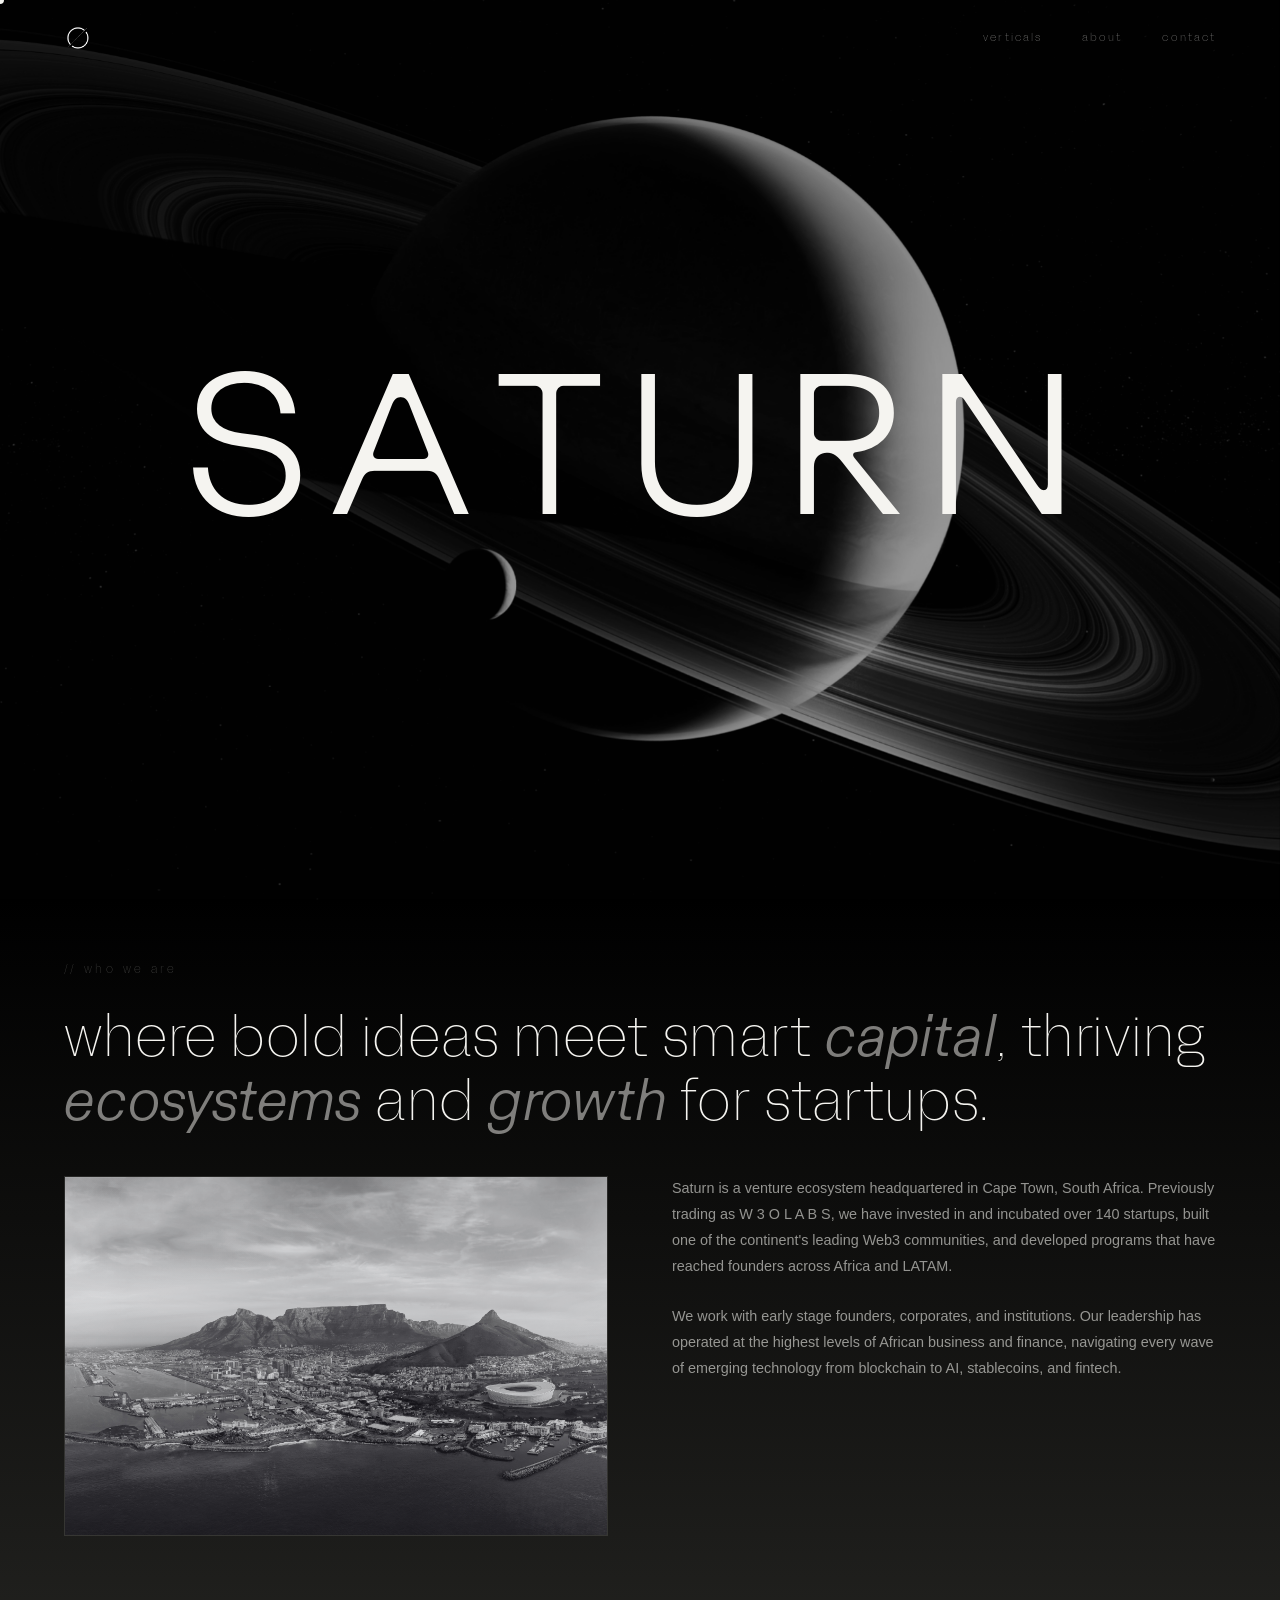
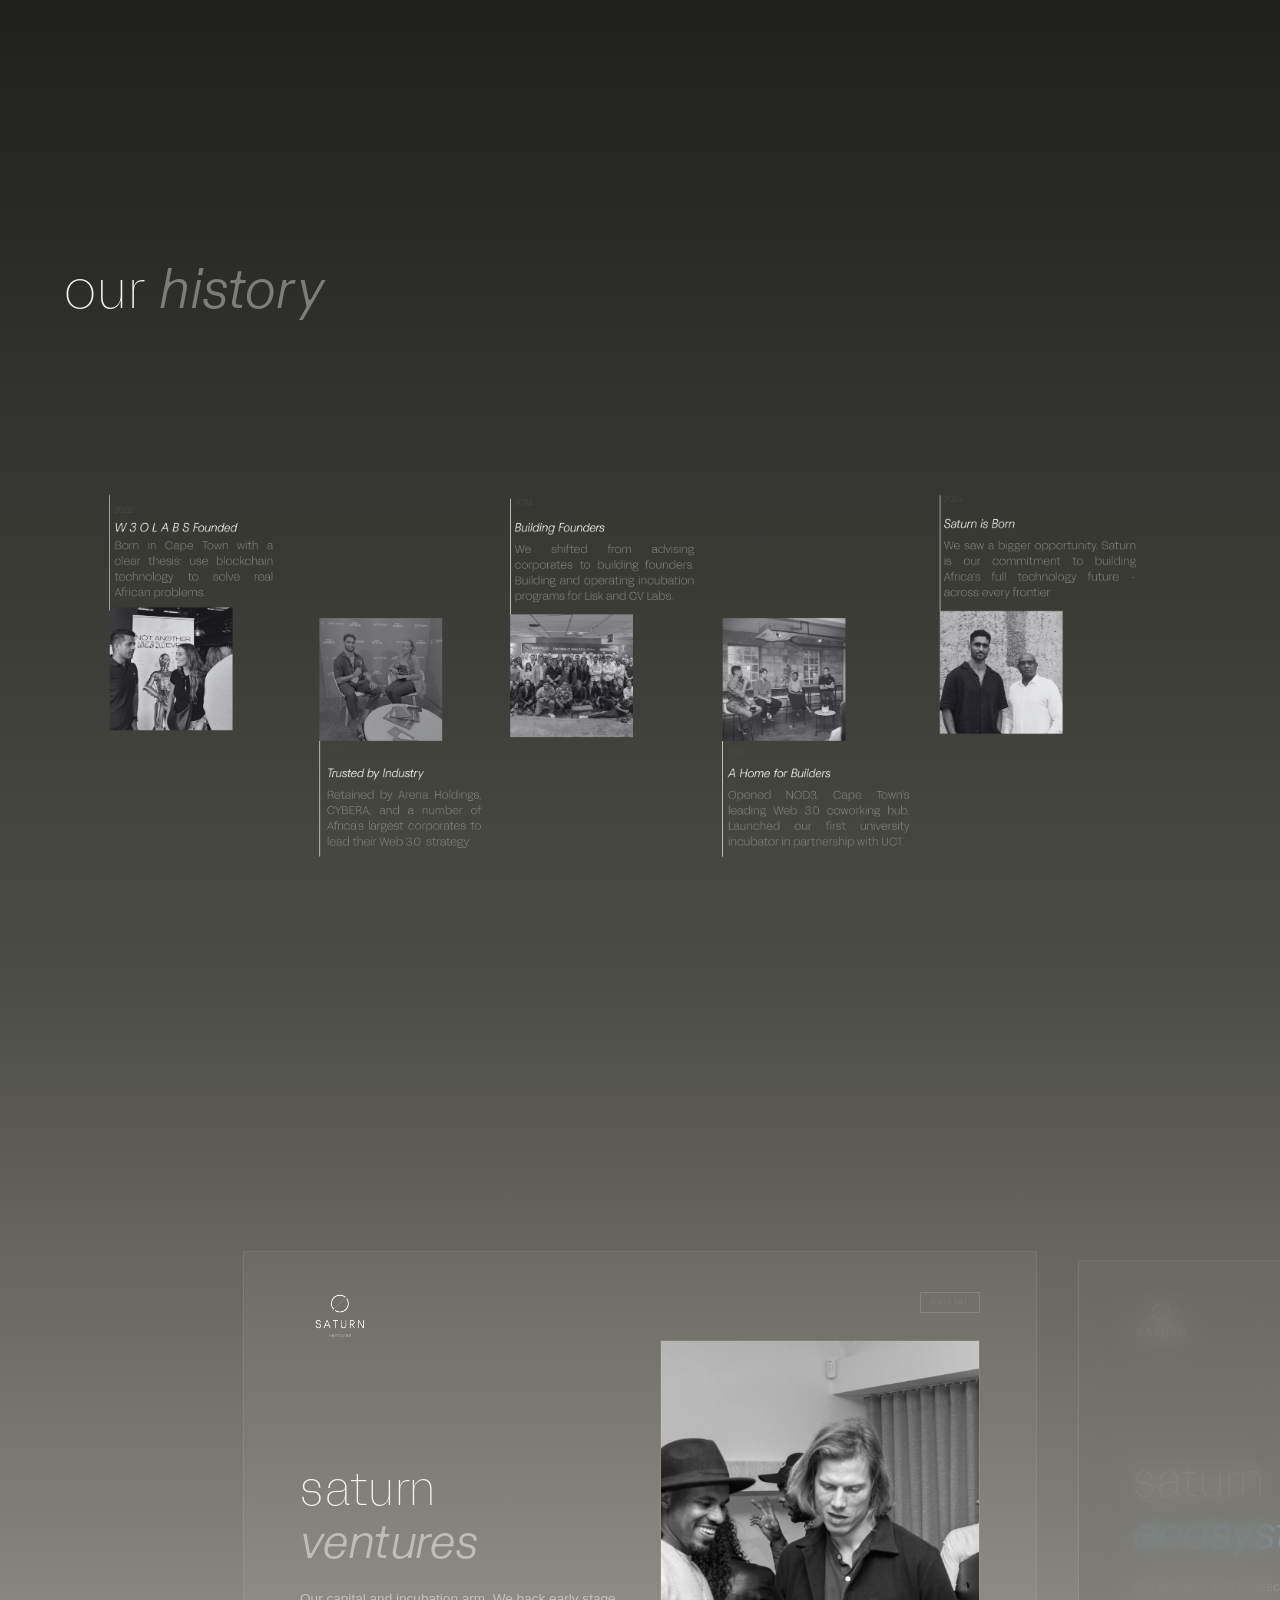
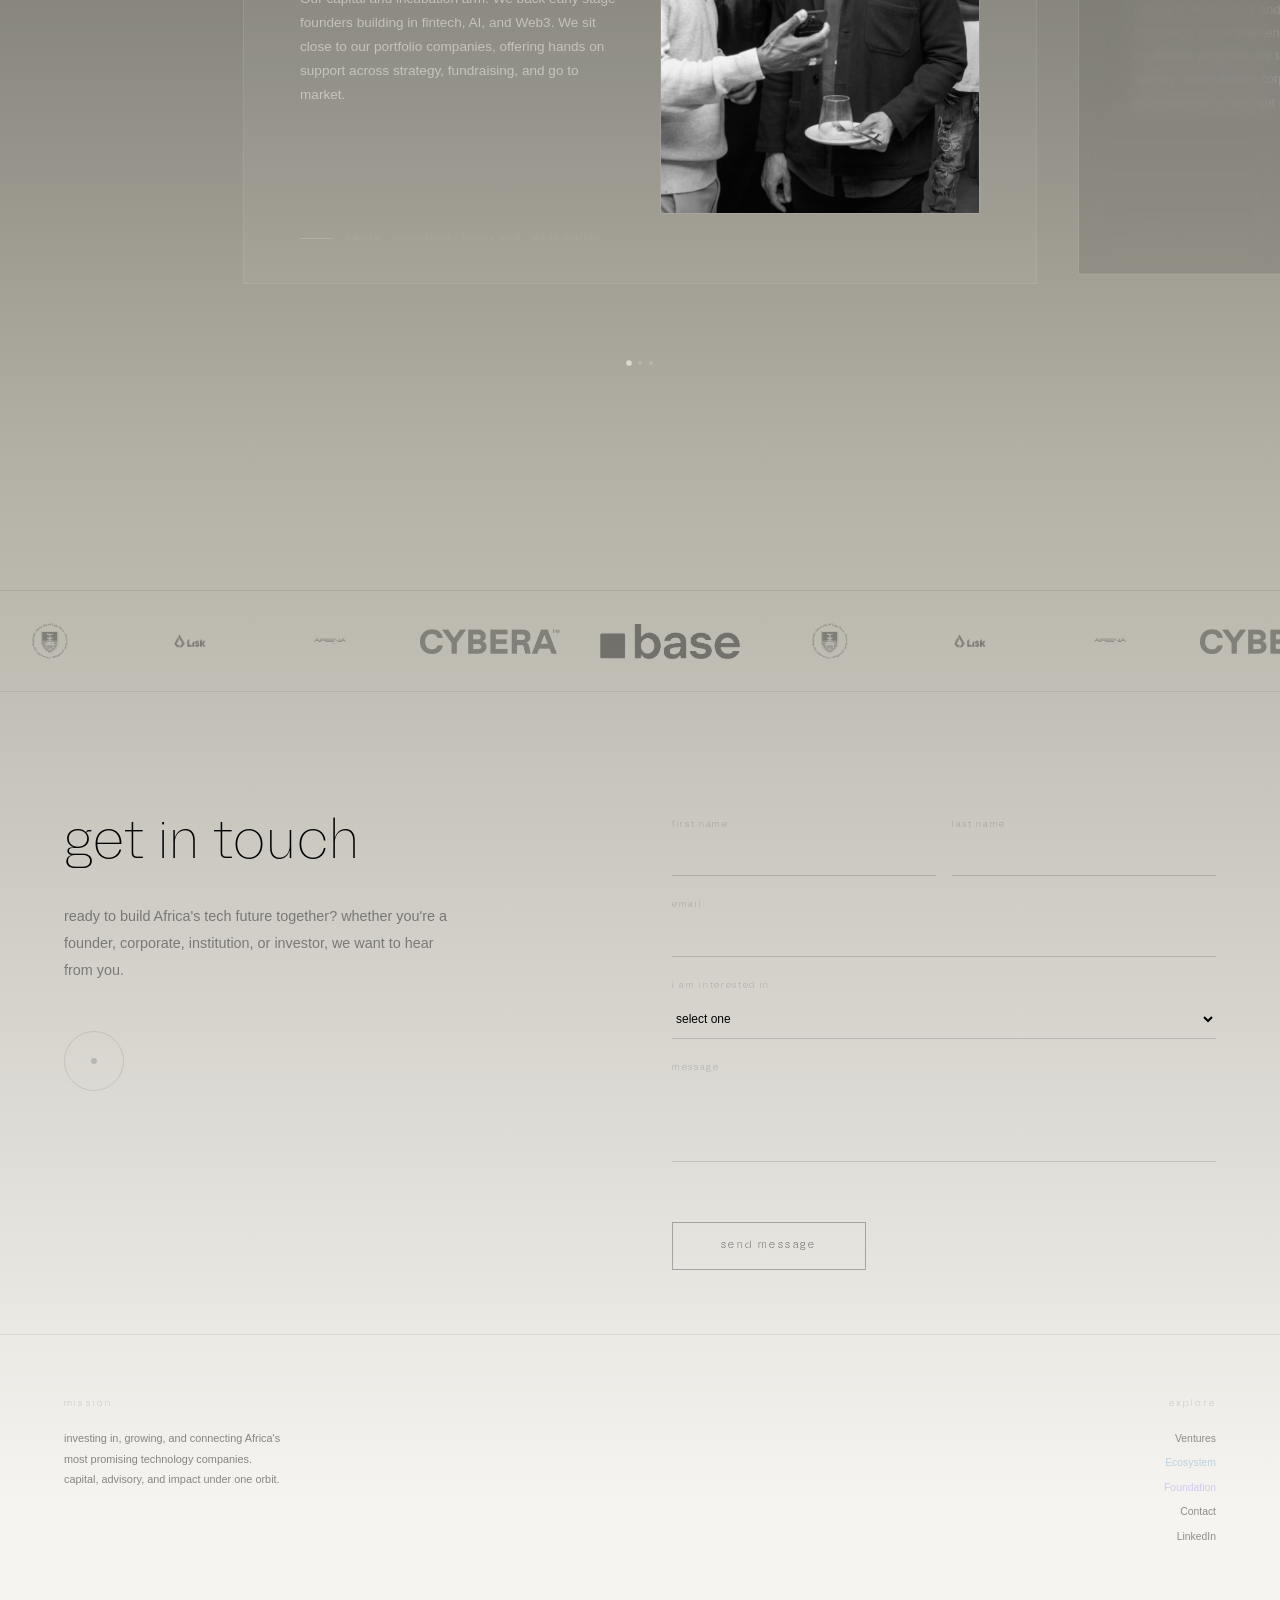
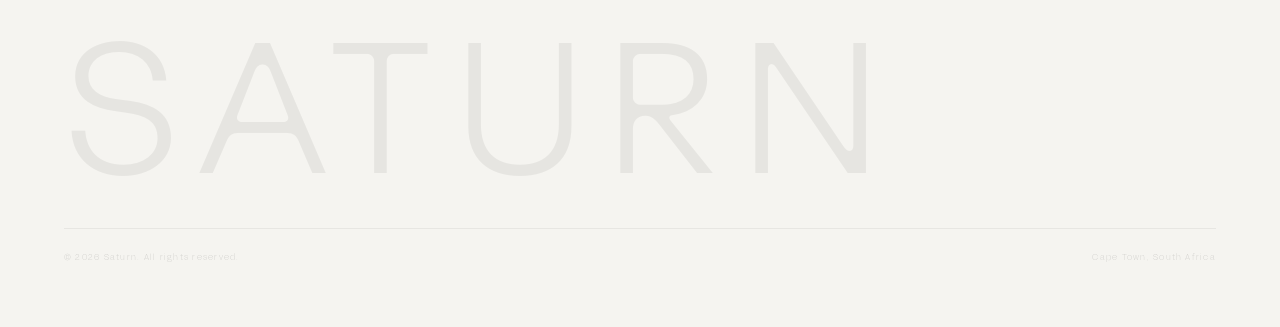
==== saturn-website/index.html @ 100511b1 "Add files via upload" ====
<!DOCTYPE html>
<html lang="en">
<head>
  <meta charset="UTF-8" />
  <meta name="viewport" content="width=device-width, initial-scale=1.0" />
  <title>Saturn</title>
  <link rel="preconnect" href="https://fonts.googleapis.com" />
  <link rel="preconnect" href="https://fonts.gstatic.com" crossorigin />
  <link href="https://fonts.googleapis.com/css2?family=DM+Mono:wght@300;400&display=swap" rel="stylesheet" />
  <style>
    /* ===== CUSTOM FONTS ===== */
    @font-face {
      font-family: 'FG Futurist';
      src: url('fonts/FG_FuturistTRIAL-Light.otf') format('opentype');
      font-weight: 300;
      font-style: normal;
      font-display: swap;
    }
    @font-face {
      font-family: 'FG Futurist Italic';
      src: url('fonts/FG_FuturistTRIAL-LightNarrowSlanted.otf') format('opentype');
      font-weight: 300;
      font-style: italic;
      font-display: swap;
    }
    @font-face {
      font-family: 'AcidGrotesk';
      src: url('fonts/FFF-AcidGrotesk-ExtraLight-TRIAL.otf') format('opentype');
      font-weight: 200;
      font-style: normal;
      font-display: swap;
    }

    *, *::before, *::after { box-sizing: border-box; margin: 0; padding: 0; }

    :root {
      --black: #000000;
      --white: #f5f4f0;
      --mid: #888880;
      --font-hero: 'FG Futurist', 'Helvetica Neue', sans-serif;
      --font-heading: 'AcidGrotesk', 'Helvetica Neue', sans-serif;
      --font-accent: 'FG Futurist Italic', 'Helvetica Neue', sans-serif;
      --font-sub: 'AcidGrotesk', 'Helvetica Neue', sans-serif;
      --font-body: 'Helvetica Neue', Helvetica, Arial, sans-serif;
      --font-mono: 'DM Mono', monospace;
    }

    html { scroll-behavior: smooth; }

    html {
      background: #000000;
      min-height: 100%;
    }

    body {
      background: transparent;
      color: var(--white);
      font-family: var(--font-body);
      font-weight: 300;
      overflow-x: hidden;
      cursor: none;
    }

    /* GRADIENT BODY — starts after hero for seamless blend */
    .gradient-body {
      background: linear-gradient(to bottom, #000000 0%, #1c1c1a 15%, #4d4d47 40%, #b2afa4 65%, #f5f4f0 90%);
    }

    /* GRAIN — removed */

    /* CURSOR */
    .cursor {
      position: fixed;
      width: 8px; height: 8px;
      background: var(--white);
      border-radius: 50%;
      pointer-events: none;
      z-index: 9999;
      transform: translate(-50%, -50%);
      transition: width 0.3s cubic-bezier(0.16,1,0.3,1), height 0.3s cubic-bezier(0.16,1,0.3,1), opacity 0.2s;
      mix-blend-mode: difference;
    }
    .cursor.expand { width: 44px; height: 44px; opacity: 0.3; }

    /* NAV */
    nav {
      position: fixed;
      top: 0; left: 0; right: 0;
      z-index: 500;
      display: flex;
      justify-content: space-between;
      align-items: center;
      padding: 1.5rem 4rem;
      background: transparent;
      transition: background 0.4s cubic-bezier(0.16,1,0.3,1), padding 0.4s cubic-bezier(0.16,1,0.3,1);
    }
    nav.nav-scrolled {
      background: rgba(180,178,174,0.12);
      backdrop-filter: blur(28px) saturate(1.2);
      -webkit-backdrop-filter: blur(28px) saturate(1.2);
      border-bottom: 1px solid rgba(255,255,255,0.08);
      box-shadow: 0 4px 30px rgba(0,0,0,0.05), inset 0 1px 0 rgba(255,255,255,0.1);
      padding: 1rem 4rem;
    }
    /* Nav color states: white on hero, dark when scrolled onto light bg */
    nav.nav-scrolled .nav-links > li > a {
      color: rgba(0,0,0,0.6);
    }
    nav.nav-scrolled .nav-links > li > a:hover {
      color: rgba(0,0,0,0.9);
    }
    nav.nav-scrolled .nav-links > li > a::after {
      background: #000;
    }
    nav.nav-scrolled .nav-logo img {
      filter: none;
    }
    .nav-logo {
      display: flex;
      align-items: center;
      text-decoration: none;
    }
    .nav-logo img {
      width: 28px;
      height: 28px;
      object-fit: contain;
      filter: invert(1);
      transition: filter 0.4s;
    }
    .nav-links { display: flex; gap: 2.5rem; list-style: none; }
    .nav-links > li { position: relative; padding-bottom: 0.8rem; margin-bottom: -0.8rem; }
    .nav-links > li > a {
      font-family: var(--font-sub);
      font-size: 0.65rem;
      font-weight: 200;
      letter-spacing: 0.2em;
      text-transform: lowercase;
      color: var(--white);
      text-decoration: none;
      opacity: 0.6;
      transition: opacity 0.3s, color 0.4s;
      position: relative;
      display: inline-block;
      padding: 0.3rem 0;
    }
    .nav-links > li > a::after {
      content: '';
      position: absolute;
      bottom: 0; left: 0;
      width: 0; height: 1px;
      background: var(--white);
      transition: width 0.3s cubic-bezier(0.16,1,0.3,1);
    }
    .nav-links > li > a:hover { opacity: 1; }
    .nav-links > li > a:hover::after { width: 100%; }

    /* NAV DROPDOWNS */
    .nav-dropdown {
      position: absolute;
      top: 100%;
      left: 50%;
      transform: translateX(-50%) translateY(4px);
      min-width: 160px;
      padding: 0.8rem 0;
      background: rgba(0,0,0,0.85);
      backdrop-filter: blur(20px);
      border: 1px solid rgba(245,244,240,0.08);
      opacity: 0;
      visibility: hidden;
      pointer-events: none;
      transition: opacity 0.3s cubic-bezier(0.16,1,0.3,1), transform 0.3s cubic-bezier(0.16,1,0.3,1), visibility 0.3s;
      list-style: none;
    }
    .nav-links > li:hover .nav-dropdown {
      opacity: 1;
      visibility: visible;
      pointer-events: auto;
      transform: translateX(-50%) translateY(0);
    }
    .nav-dropdown li a {
      display: block;
      padding: 0.45rem 1.2rem;
      font-family: var(--font-sub);
      font-size: 0.55rem;
      font-weight: 200;
      letter-spacing: 0.15em;
      text-transform: lowercase;
      color: rgba(245,244,240,0.5);
      text-decoration: none;
      transition: color 0.2s, padding-left 0.3s cubic-bezier(0.16,1,0.3,1);
      white-space: nowrap;
    }
    .nav-dropdown li a:hover {
      color: var(--white);
      padding-left: 1.5rem;
    }

    /* ======== HERO ======== */
    #hero {
      position: relative;
      height: 100vh;
      display: flex;
      justify-content: center;
      align-items: center;
      overflow: hidden;
      padding: 0 2.5rem;
    }

    /* Saturn planet image — full hero background */
    .hero-planet {
      position: absolute;
      inset: 0;
      width: 100%;
      height: 100%;
      object-fit: cover;
      opacity: 0;
      animation: planetReveal 2.5s cubic-bezier(0.16,1,0.3,1) 0.2s forwards;
      z-index: 1;
      pointer-events: none;
    }

    /* Title container with perspective for 3D letter animation */
    .hero-title {
      font-family: var(--font-hero);
      font-size: clamp(4rem, 14vw, 16rem);
      font-weight: 300;
      letter-spacing: 0.12em;
      text-transform: uppercase;
      color: var(--white);
      line-height: 0.9;
      white-space: nowrap;
      position: relative;
      z-index: 2;
      perspective: 800px;
      text-align: center;
      max-width: 100%;
    }

    /* Each letter clips and reveals upward */
    .hero-title .letter {
      display: inline-block;
      opacity: 0;
      transform: translateY(100%);
      animation: letterUp 1.2s cubic-bezier(0.16,1,0.3,1) forwards;
    }
    .hero-title .letter:nth-child(1) { animation-delay: 0.4s; }
    .hero-title .letter:nth-child(2) { animation-delay: 0.5s; }
    .hero-title .letter:nth-child(3) { animation-delay: 0.6s; }
    .hero-title .letter:nth-child(4) { animation-delay: 0.7s; }
    .hero-title .letter:nth-child(5) { animation-delay: 0.8s; }
    .hero-title .letter:nth-child(6) { animation-delay: 0.9s; }

    /* Hero line removed */

    /* Marquee removed */

    /* ======== ABOUT ======== */
    #about {
      min-height: 100vh;
      max-height: 100vh;
      padding: 4rem 4rem;
      display: flex;
      flex-direction: column;
      justify-content: center;
      position: relative;
      overflow: hidden;
    }

    .about-label {
      font-family: var(--font-sub);
      font-weight: 200;
      font-size: 0.7rem;
      letter-spacing: 0.3em;
      text-transform: lowercase;
      color: rgba(245,244,240,0.3);
      margin-bottom: 2rem;
    }
    .about-label::before { content: "// "; }

    .about-display {
      font-family: var(--font-heading);
      font-size: clamp(2rem, 4.2vw, 4.5rem);
      font-weight: 200;
      line-height: 1.08;
      text-transform: lowercase;
      letter-spacing: 0.01em;
      color: var(--white);
      width: 100%;
      margin-bottom: 2.5rem;
    }
    .about-display em {
      font-family: var(--font-accent);
      font-style: italic;
      font-weight: 300;
      color: rgba(245,244,240,0.5);
      text-transform: lowercase;
      letter-spacing: 0.02em;
    }

    .about-lower {
      display: grid;
      grid-template-columns: 1fr 1fr;
      gap: 4rem;
      align-items: start;
      flex: 1;
      min-height: 0;
    }

    /* Image placeholder — about section */
    .about-image-placeholder {
      width: 100%;
      height: 100%;
      max-height: 40vh;
      background: rgba(245,244,240,0.04);
      border: 1px solid rgba(245,244,240,0.08);
      display: flex;
      align-items: center;
      justify-content: center;
      position: relative;
      overflow: hidden;
    }
    .about-image-placeholder img {
      width: 100%;
      height: 100%;
      object-fit: cover;
      display: block;
    }
    .about-image-placeholder::before {
      content: '';
      position: absolute;
      inset: 0;
      background: linear-gradient(135deg, rgba(245,244,240,0.02) 0%, transparent 50%, rgba(245,244,240,0.02) 100%);
    }
    .placeholder-label {
      font-family: var(--font-sub);
      font-weight: 200;
      font-size: 0.5rem;
      letter-spacing: 0.3em;
      text-transform: lowercase;
      color: rgba(245,244,240,0.2);
    }

    .about-body p {
      font-family: var(--font-body);
      font-size: 0.9rem;
      line-height: 1.8;
      color: rgba(245,244,240,0.58);
      margin-bottom: 1.5rem;
      font-weight: 300;
    }

    /* ======== HISTORY ======== */
    #history {
      padding: 4rem 4rem;
      position: relative;
      display: flex;
      flex-direction: column;
    }
    .history-label {
      font-family: var(--font-heading);
      font-size: clamp(2rem, 4vw, 3.5rem);
      font-weight: 200;
      line-height: 1;
      text-transform: lowercase;
      letter-spacing: 0.02em;
      color: var(--white);
      margin-bottom: 2.5rem;
    }
    .history-label em {
      font-family: var(--font-accent);
      font-style: italic;
      font-weight: 300;
      color: rgba(245,244,240,0.4);
    }
    .history-image {
      width: 100%;
      display: flex;
      justify-content: center;
      align-items: center;
    }
    .history-image img {
      width: 100%;
      height: auto;
      display: block;
    }
    .history-image .timeline-mobile { display: none; }
    .history-image .timeline-desktop { display: block; }
    .history-image-box {
      display: none;
    }

    /* ======== VERTICALS ======== */
    #services { padding: 0; height: 100vh; display: flex; flex-direction: column; overflow: hidden; }

    .services-intro {
      padding: 2rem 4rem 1.5rem;
      display: flex;
      justify-content: space-between;
      align-items: flex-end;
      border-bottom: 1px solid rgba(245,244,240,0.08);
    }
    .services-title {
      font-family: var(--font-heading);
      font-size: clamp(2rem, 4vw, 3.5rem);
      font-weight: 200;
      line-height: 1;
      text-transform: lowercase;
      letter-spacing: 0.02em;
      color: var(--white);
    }
    .services-title em {
      font-family: var(--font-accent);
      font-style: italic;
      font-weight: 300;
      color: rgba(245,244,240,0.4);
      text-transform: lowercase;
      letter-spacing: 0.02em;
    }
    .scroll-hint {
      font-family: var(--font-sub);
      font-weight: 200;
      font-size: 0.55rem;
      letter-spacing: 0.22em;
      text-transform: lowercase;
      color: rgba(245,244,240,0.28);
      display: flex;
      align-items: center;
      gap: 0.5rem;
    }

    .verticals-outer {
      overflow-x: scroll;
      overflow-y: hidden;
      scrollbar-width: none;
      cursor: grab;
      scroll-snap-type: x mandatory;
      scroll-padding-left: calc((100vw - 62vw) / 2);
      flex: 1;
      min-height: 0;
      display: flex;
      align-items: center;
    }
    .verticals-outer::-webkit-scrollbar { display: none; }
    .verticals-outer:active { cursor: grabbing; }

    .verticals-track {
      display: flex;
      gap: 1.8rem;
      width: max-content;
      padding: 2rem calc((100vw - 62vw) / 2);
      align-items: stretch;
      height: calc(100% - 4rem);
    }

    .vertical-panel {
      width: 62vw;
      flex-shrink: 0;
      box-sizing: border-box;
      padding: 2.5rem 3.5rem;
      display: flex;
      flex-direction: column;
      justify-content: space-between;
      scroll-snap-align: center;
      position: relative;
      overflow: hidden;
      background: rgba(245,244,240,0.04);
      border: 1px solid rgba(245,244,240,0.08);
      transition: transform 0.4s cubic-bezier(0.16,1,0.3,1), opacity 0.4s ease;
    }

    /* Glass blur overlay for inactive panels */
    .vertical-panel .panel-glass {
      position: absolute;
      inset: 0;
      background: rgba(100,98,95,0.35);
      backdrop-filter: blur(12px) saturate(1.1);
      -webkit-backdrop-filter: blur(12px) saturate(1.1);
      z-index: 5;
      opacity: 0;
      transition: opacity 0.3s ease;
      pointer-events: none;
    }

    .vertical-mid {
      display: grid;
      grid-template-columns: 1fr 1fr;
      gap: 2.5rem;
      align-items: center;
      flex: 1;
      min-height: 0;
      overflow: hidden;
    }

    .vertical-top {
      display: flex;
      justify-content: space-between;
      align-items: flex-start;
    }
    .vertical-num {
      font-family: var(--font-sub);
      font-weight: 200;
      font-size: 0.52rem;
      letter-spacing: 0.22em;
      color: rgba(245,244,240,0.28);
    }
    .vertical-tag {
      font-family: var(--font-sub);
      font-weight: 200;
      font-size: 0.5rem;
      letter-spacing: 0.18em;
      text-transform: lowercase;
      color: rgba(245,244,240,0.22);
      border: 1px solid rgba(245,244,240,0.14);
      padding: 0.28rem 0.65rem;
    }
    .vertical-name {
      font-family: var(--font-heading);
      font-size: clamp(2rem, 3.5vw, 3.5rem);
      font-weight: 200;
      line-height: 1.05;
      text-transform: lowercase;
      letter-spacing: 0.02em;
      color: var(--white);
      margin: 1.5rem 0 1rem;
    }
    .vertical-name em {
      font-family: var(--font-accent);
      font-style: italic;
      font-weight: 300;
      color: rgba(245,244,240,0.5);
    }
    .vertical-name em.color-ecosystem { color: #92bbd8; }
    .vertical-name em.color-foundation { color: #baadf5; }

    /* Vertical panel logos */
    .vertical-logo {
      height: 48px;
      max-width: 120px;
      display: flex;
      align-items: center;
      justify-content: flex-start;
      overflow: hidden;
    }
    .vertical-logo img {
      height: 100%;
      width: auto;
      object-fit: contain;
    }
    .vertical-desc {
      font-family: var(--font-body);
      font-size: 0.85rem;
      line-height: 1.75;
      color: rgba(245,244,240,0.52);
      font-weight: 300;
      max-width: 75ch;
    }

    /* Image in vertical panels */
    .vertical-image {
      width: 100%;
      height: 100%;
      max-height: 100%;
      background: rgba(245,244,240,0.03);
      border: 1px solid rgba(245,244,240,0.06);
      display: flex;
      align-items: center;
      justify-content: center;
      position: relative;
      overflow: hidden;
    }
    .vertical-image img {
      width: 100%;
      height: 100%;
      object-fit: cover;
      object-position: center center;
      display: block;
    }
    .vertical-panel:nth-child(2) .vertical-image img {
      object-position: 20% center;
    }
    .vertical-panel:nth-child(3) .vertical-image img {
      object-position: center 30%;
    }
    .vertical-image::after {
      content: '';
      position: absolute;
      inset: 0;
      background: linear-gradient(180deg, transparent 60%, rgba(0,0,0,0.15));
    }

    .vertical-footer {
      margin-top: auto;
      padding-top: 1.2rem;
      display: flex;
      align-items: center;
      gap: 0.9rem;
      font-family: var(--font-sub);
      font-weight: 200;
      font-size: 0.52rem;
      letter-spacing: 0.18em;
      text-transform: lowercase;
      color: rgba(245,244,240,0.22);
    }
    .vertical-footer::before {
      content: "";
      display: block;
      width: 2rem; height: 1px;
      background: rgba(245,244,240,0.18);
      transition: width 0.4s cubic-bezier(0.16,1,0.3,1);
    }
    .vertical-panel:hover .vertical-footer::before { width: 3.5rem; }

    .scroll-dots {
      display: flex;
      gap: 0.45rem;
      justify-content: center;
      padding: 0.8rem 0 0.5rem;
    }
    .scroll-dot {
      width: 4px; height: 4px;
      border-radius: 50%;
      background: rgba(245,244,240,0.18);
      transition: background 0.3s, transform 0.3s;
    }
    .scroll-dot.active {
      background: rgba(245,244,240,0.65);
      transform: scale(1.4);
    }

    /* ======== NETWORK MARQUEE ======== */
    #clients {
      padding: 4rem 0;
      position: relative;
      overflow: hidden;
    }
    .clients-section-label {
      font-family: var(--font-sub);
      font-weight: 200;
      font-size: 0.6rem;
      letter-spacing: 0.3em;
      text-transform: lowercase;
      color: rgba(0,0,0,0.32);
      margin-bottom: 2.5rem;
      padding: 0 4rem;
    }
    .clients-section-label::before { content: "// "; }
    .clients-heading {
      font-family: var(--font-heading);
      font-size: clamp(2rem, 4vw, 3.5rem);
      font-weight: 200;
      text-transform: lowercase;
      letter-spacing: 0.02em;
      color: #111;
      margin-bottom: 3.5rem;
      line-height: 0.9;
      padding: 0 4rem;
    }
    .network-marquee-wrap {
      overflow: hidden;
      border-top: 1px solid rgba(0,0,0,0.08);
      border-bottom: 1px solid rgba(0,0,0,0.08);
      padding: 2rem 0;
    }
    .network-marquee-track {
      display: flex;
      gap: 2.5rem;
      align-items: center;
      width: max-content;
      animation: marquee 20s linear infinite;
    }
    .network-logo-item {
      flex-shrink: 0;
      height: 36px;
      min-width: 100px;
      display: flex;
      align-items: center;
      justify-content: center;
      opacity: 0.4;
      transition: opacity 0.3s;
    }
    .network-logo-item:hover { opacity: 0.8; }
    .network-logo-item img {
      height: 100%;
      width: auto;
      max-width: 140px;
      object-fit: contain;
      filter: none;
    }
    /* Placeholder styling for logos not yet uploaded */
    .network-logo-placeholder {
      flex-shrink: 0;
      height: 36px;
      padding: 0 1.5rem;
      display: flex;
      align-items: center;
      justify-content: center;
      border: 1px solid rgba(0,0,0,0.1);
      font-family: var(--font-sub);
      font-size: 0.55rem;
      font-weight: 200;
      letter-spacing: 0.15em;
      text-transform: lowercase;
      color: rgba(0,0,0,0.35);
      white-space: nowrap;
      opacity: 0.6;
      transition: opacity 0.3s;
    }
    .network-logo-placeholder:hover { opacity: 1; }

    /* ======== CONTACT ======== */
    #contact {
      padding: 4rem 4rem;
      position: relative;
    }

    .contact-grid {
      display: grid;
      grid-template-columns: 1fr 1fr;
      gap: 4rem;
      align-items: start;
    }
    .contact-left {
      position: sticky;
      top: 8rem;
    }
    .contact-heading {
      font-family: var(--font-heading);
      font-size: clamp(2rem, 4vw, 3.5rem);
      font-weight: 200;
      line-height: 1;
      text-transform: lowercase;
      letter-spacing: 0.02em;
      color: #000;
      margin-bottom: 2rem;
    }
    .contact-sub {
      font-family: var(--font-body);
      font-size: 0.9rem;
      line-height: 1.85;
      color: rgba(0,0,0,0.42);
      max-width: 48ch;
    }

    /* Decorative element near contact */
    .contact-decoration {
      margin-top: 3rem;
      width: 60px;
      height: 60px;
      position: relative;
    }
    .contact-decoration::before {
      content: '';
      position: absolute;
      width: 100%;
      height: 100%;
      border: 1px solid rgba(0,0,0,0.1);
      border-radius: 50%;
      animation: pulseRing 3s ease-in-out infinite;
    }
    .contact-decoration::after {
      content: '';
      position: absolute;
      top: 50%; left: 50%;
      width: 6px; height: 6px;
      background: rgba(0,0,0,0.15);
      border-radius: 50%;
      transform: translate(-50%, -50%);
    }

    .form-row { display: grid; grid-template-columns: 1fr 1fr; gap: 1rem; margin-bottom: 1.5rem; }
    .form-group { margin-bottom: 1.5rem; }
    .form-label {
      display: block;
      font-family: var(--font-sub);
      font-weight: 200;
      font-size: 0.52rem;
      letter-spacing: 0.2em;
      text-transform: lowercase;
      color: rgba(0,0,0,0.38);
      margin-bottom: 0.55rem;
    }
    .form-input, .form-textarea, .form-select {
      width: 100%;
      background: transparent;
      border: none;
      border-bottom: 1px solid rgba(0,0,0,0.14);
      color: #000;
      font-family: var(--font-body);
      font-size: 0.75rem;
      padding: 0.7rem 0;
      outline: none;
      transition: border-color 0.3s cubic-bezier(0.16,1,0.3,1);
      font-weight: 300;
    }
    .form-input:focus, .form-textarea:focus, .form-select:focus { border-bottom-color: #000; }
    .form-textarea { resize: none; height: 80px; }
    .form-select option { background: #fff; color: #000; }
    .submit-btn {
      margin-top: 2rem;
      background: transparent;
      border: 1px solid rgba(0,0,0,0.28);
      color: #000;
      font-family: var(--font-sub);
      font-weight: 200;
      font-size: 0.6rem;
      letter-spacing: 0.25em;
      text-transform: lowercase;
      padding: 1.1rem 3rem;
      cursor: none;
      transition: background 0.35s cubic-bezier(0.16,1,0.3,1), color 0.35s, letter-spacing 0.35s;
      position: relative;
      overflow: hidden;
    }
    .submit-btn::before {
      content: '';
      position: absolute;
      top: 0; left: -100%;
      width: 100%; height: 100%;
      background: #000;
      transition: left 0.4s cubic-bezier(0.16,1,0.3,1);
      z-index: -1;
    }
    .submit-btn:hover {
      color: var(--white);
      letter-spacing: 0.32em;
    }
    .submit-btn:hover::before { left: 0; }
    .form-success {
      display: none;
      font-size: 0.6rem;
      letter-spacing: 0.12em;
      color: rgba(0,0,0,0.42);
      margin-top: 1rem;
    }

    /* ======== FOOTER ======== */
    footer {
      padding: 4rem 4rem;
      border-top: 1px solid rgba(0,0,0,0.07);
    }
    .footer-top {
      display: grid;
      grid-template-columns: 1fr 1fr;
      gap: 4rem;
      margin-bottom: 5rem;
    }
    .footer-col-right {
      text-align: right;
    }
    .footer-col-title {
      font-family: var(--font-sub);
      font-weight: 200;
      font-size: 0.55rem;
      letter-spacing: 0.25em;
      text-transform: lowercase;
      color: rgba(0,0,0,0.32);
      margin-bottom: 1.2rem;
    }
    .footer-col p, .footer-col address {
      font-family: var(--font-body);
      font-size: 0.68rem;
      line-height: 1.9;
      color: rgba(0,0,0,0.45);
      font-style: normal;
      font-weight: 300;
      max-width: 36ch;
    }
    .footer-col ul { list-style: none; }
    .footer-col ul li { margin-bottom: 0.4rem; }
    .footer-col ul a {
      font-family: var(--font-body);
      font-size: 0.65rem;
      color: rgba(0,0,0,0.42);
      text-decoration: none;
      transition: color 0.2s, padding-left 0.3s;
    }
    .footer-col ul a:hover { color: #000; padding-left: 0.4rem; }
    .footer-col ul a.color-ventures:hover { color: var(--white); }
    .footer-col ul a.color-ecosystem { color: rgba(146,187,216,0.6); }
    .footer-col ul a.color-ecosystem:hover { color: #92bbd8; }
    .footer-col ul a.color-foundation { color: rgba(186,173,245,0.6); }
    .footer-col ul a.color-foundation:hover { color: #baadf5; }
    .footer-wordmark {
      font-family: var(--font-hero);
      font-size: clamp(5rem, 13vw, 13rem);
      font-weight: 300;
      letter-spacing: 0.14em;
      text-transform: uppercase;
      color: rgba(0,0,0,0.06);
      line-height: 1;
      white-space: nowrap;
      overflow: hidden;
    }
    .footer-bottom {
      margin-top: 2rem;
      display: flex;
      justify-content: space-between;
      border-top: 1px solid rgba(0,0,0,0.06);
      padding-top: 1.5rem;
    }
    .footer-bottom span { font-family: var(--font-sub); font-weight: 200; font-size: 0.52rem; letter-spacing: 0.15em; color: rgba(0,0,0,0.22); }

    /* ======== SCROLL ANIMATIONS ======== */
    .reveal {
      opacity: 0;
      transform: translateY(30px);
      transition: opacity 0.9s cubic-bezier(0.16,1,0.3,1), transform 0.9s cubic-bezier(0.16,1,0.3,1);
    }
    .reveal.visible { opacity: 1; transform: none; }

    .reveal-left {
      opacity: 0;
      transform: translateX(-40px);
      transition: opacity 0.9s cubic-bezier(0.16,1,0.3,1), transform 0.9s cubic-bezier(0.16,1,0.3,1);
    }
    .reveal-left.visible { opacity: 1; transform: none; }

    .reveal-right {
      opacity: 0;
      transform: translateX(40px);
      transition: opacity 0.9s cubic-bezier(0.16,1,0.3,1), transform 0.9s cubic-bezier(0.16,1,0.3,1);
    }
    .reveal-right.visible { opacity: 1; transform: none; }

    .reveal-scale {
      opacity: 0;
      transform: scale(0.92);
      transition: opacity 1s cubic-bezier(0.16,1,0.3,1), transform 1s cubic-bezier(0.16,1,0.3,1);
    }
    .reveal-scale.visible { opacity: 1; transform: none; }

    .reveal-delay-1 { transition-delay: 0.1s; }
    .reveal-delay-2 { transition-delay: 0.22s; }
    .reveal-delay-3 { transition-delay: 0.34s; }
    .reveal-delay-4 { transition-delay: 0.46s; }

    /* Stagger children animation */
    .stagger-children > * {
      opacity: 0;
      transform: translateY(18px);
      transition: opacity 0.7s cubic-bezier(0.16,1,0.3,1), transform 0.7s cubic-bezier(0.16,1,0.3,1);
    }
    .stagger-children.visible > *:nth-child(1) { transition-delay: 0.05s; opacity: 1; transform: none; }
    .stagger-children.visible > *:nth-child(2) { transition-delay: 0.12s; opacity: 1; transform: none; }
    .stagger-children.visible > *:nth-child(3) { transition-delay: 0.19s; opacity: 1; transform: none; }
    .stagger-children.visible > *:nth-child(4) { transition-delay: 0.26s; opacity: 1; transform: none; }
    .stagger-children.visible > *:nth-child(5) { transition-delay: 0.33s; opacity: 1; transform: none; }
    .stagger-children.visible > *:nth-child(6) { transition-delay: 0.40s; opacity: 1; transform: none; }

    /* Line draw animation */
    .line-reveal {
      position: relative;
    }
    .line-reveal::after {
      content: '';
      position: absolute;
      bottom: 0; left: 0;
      width: 100%; height: 1px;
      background: currentColor;
      transform: scaleX(0);
      transform-origin: left;
      transition: transform 0.8s cubic-bezier(0.16,1,0.3,1);
    }
    .line-reveal.visible::after { transform: scaleX(1); }

    /* Counter / number animation */
    .num-reveal {
      display: inline-block;
      opacity: 0;
      transform: translateY(100%);
      transition: opacity 0.6s, transform 0.6s cubic-bezier(0.16,1,0.3,1);
    }
    .num-reveal.visible { opacity: 1; transform: none; }

    /* Parallax class */
    .parallax-slow { transition: transform 0.1s linear; }

    /* ======== KEYFRAMES ======== */
    @keyframes letterUp {
      to { opacity: 1; transform: translateY(0); }
    }
    @keyframes planetReveal {
      0% { opacity: 0; }
      100% { opacity: 0.6; }
    }
    /* lineExpand removed */
    @keyframes fadeUp {
      to { opacity: 1; }
    }
    @keyframes marquee {
      from { transform: translateX(0); }
      to { transform: translateX(-25%); }
    }
    @keyframes pulseRing {
      0%, 100% { transform: scale(1); opacity: 1; }
      50% { transform: scale(1.15); opacity: 0.5; }
    }
    /* grainShift removed */

    /* ======== RESPONSIVE ======== */
    /* ======== IPAD / TABLET (769px to 1024px) ======== */
    @media (max-width: 1024px) {
      nav { padding: 1.2rem 2.5rem; }
      nav.nav-scrolled { padding: 0.8rem 2.5rem; }
      .nav-links { gap: 1.8rem; }
      .nav-links > li > a { font-size: 0.6rem; }
      #about { padding: 4rem 2.5rem; }
      .about-display { font-size: clamp(1.8rem, 3.5vw, 3rem); }
      #history { padding: 4rem 2.5rem; }
      .history-image { display: none; }
      .history-image-box {
        display: flex;
        justify-content: center;
        align-items: center;
        width: 85%;
        margin: 0 auto;
        height: 70vh;
        border: 1px solid rgba(245,244,240,0.12);
        border-radius: 0;
        overflow: hidden;
        background: rgba(245,244,240,0.03);
      }
      .history-image-box img {
        width: 100%;
        height: 100%;
        object-fit: contain;
        display: block;
        padding: 1.5rem;
      }
      .vertical-panel { width: 72vw; padding: 2rem 2.5rem; }
      .verticals-outer { scroll-padding-left: calc((100vw - 72vw) / 2); }
      .verticals-track { padding: 1.5rem calc((100vw - 72vw) / 2); }
      #contact { padding: 4rem 2.5rem; }
      footer { padding: 4rem 2.5rem; }
    }

    /* ======== SMALL TABLET / LARGE PHONE (max 768px) ======== */
    @media (max-width: 768px) {
      nav { padding: 1rem 1.5rem; }
      nav.nav-scrolled { padding: 0.8rem 1.5rem; }
      .nav-links { gap: 1.2rem; }
      .nav-links > li > a { font-size: 0.55rem; }
      .nav-dropdown { position: fixed; top: auto; left: 1.5rem; right: 1.5rem; transform: none; min-width: auto; }
      .nav-links > li:hover .nav-dropdown { transform: none; }

      #about { max-height: none; min-height: auto; padding: 4rem 1.5rem; }
      .about-display { font-size: clamp(1.6rem, 5vw, 2.5rem); }
      .about-lower { grid-template-columns: 1fr; gap: 2rem; }
      .about-label { font-size: 0.55rem; }

      #history { padding: 4rem 1.5rem; }
      .history-label { font-size: clamp(1.6rem, 5vw, 2.5rem); }
      .history-image { display: none; }
      .history-image-box {
        display: flex;
        justify-content: center;
        align-items: center;
        width: 90%;
        margin: 0 auto;
        height: 70vh;
        border: 1px solid rgba(245,244,240,0.12);
        overflow: hidden;
        background: rgba(245,244,240,0.03);
      }
      .history-image-box img {
        width: 100%;
        height: 100%;
        object-fit: contain;
        display: block;
        padding: 1rem;
      }

      #services { height: auto; min-height: 80vh; }
      .services-intro { padding: 1.5rem 1.5rem 1rem; }
      .vertical-panel { width: 85vw; padding: 2rem 1.5rem; }
      .vertical-mid { grid-template-columns: 1fr; gap: 1.5rem; }
      .verticals-outer { scroll-padding-left: calc((100vw - 85vw) / 2); }
      .verticals-track { padding: 1.5rem calc((100vw - 85vw) / 2); gap: 1rem; }
      .vertical-name { font-size: clamp(1.6rem, 5vw, 2.5rem); }

      .network-marquee-track { gap: 2rem; }
      #clients { padding: 4rem 0; }
      .clients-heading { padding: 0 1.5rem; font-size: clamp(1.6rem, 5vw, 2.5rem); }
      .clients-section-label { padding: 0 1.5rem; }

      #contact { padding: 4rem 1.5rem; }
      .contact-grid { grid-template-columns: 1fr; gap: 3rem; }
      .contact-left { position: static; }
      .contact-heading { font-size: clamp(1.6rem, 5vw, 2.5rem); }
      .form-row { grid-template-columns: 1fr; }

      .footer-top { grid-template-columns: 1fr; gap: 2.5rem; }
      .footer-col-right { text-align: left; }
      footer { padding: 4rem 1.5rem; }

      .hero-planet { width: 100%; height: 100%; }
      .hero-title { font-size: clamp(3rem, 14vw, 7rem); }
      .cursor { display: none; }
    }

    /* ======== MOBILE (max 480px) ======== */
    @media (max-width: 480px) {
      nav { padding: 0.8rem 1rem; }
      nav.nav-scrolled { padding: 0.6rem 1rem; }
      .nav-logo img { height: 22px !important; }
      .nav-links { gap: 0.8rem; }
      .nav-links > li > a { font-size: 0.5rem; letter-spacing: 0.12em; }
      .nav-dropdown { left: 1rem; right: 1rem; }

      #about { padding: 4rem 1rem; }
      .about-display { font-size: clamp(1.4rem, 6vw, 2rem); }
      .about-body p { font-size: 0.8rem; }

      #history { padding: 4rem 1rem; }
      .history-label { font-size: clamp(1.4rem, 6vw, 2rem); }
      .history-image { display: none; }
      .history-image-box {
        display: flex;
        justify-content: center;
        align-items: center;
        width: 92%;
        margin: 0 auto;
        height: 65vh;
        border: 1px solid rgba(245,244,240,0.12);
        overflow: hidden;
        background: rgba(245,244,240,0.03);
      }
      .history-image-box img {
        width: 100%;
        height: 100%;
        object-fit: contain;
        display: block;
        padding: 0.8rem;
      }

      .services-intro { padding: 1.2rem 1rem 0.8rem; }
      .services-title { font-size: clamp(1.4rem, 6vw, 2rem); }
      .vertical-panel { width: 90vw; padding: 1.5rem 1rem; }
      .verticals-outer { scroll-padding-left: calc((100vw - 90vw) / 2); }
      .verticals-track { padding: 1rem calc((100vw - 90vw) / 2); gap: 0.8rem; }
      .vertical-name { font-size: clamp(1.3rem, 5vw, 2rem); margin: 1rem 0 0.6rem; }
      .vertical-desc { font-size: 0.75rem; line-height: 1.6; }
      .vertical-logo { height: 32px; }

      .clients-heading { padding: 0 1rem; font-size: clamp(1.4rem, 6vw, 2rem); }
      .clients-section-label { padding: 0 1rem; font-size: 0.5rem; }

      #contact { padding: 4rem 1rem; }
      .contact-heading { font-size: clamp(1.4rem, 6vw, 2rem); }
      .contact-sub { font-size: 0.75rem; }

      footer { padding: 4rem 1rem; }
      .footer-wordmark { font-size: clamp(3rem, 15vw, 5rem); }
      .hero-title { font-size: clamp(2.5rem, 16vw, 5rem); }
    }
  </style>
</head>
<body>

  <div class="cursor" id="cursor"></div>

  <nav>
    <a href="#hero" class="nav-logo">
      <img src="nav%20bar%20logo/saturn%20dark%20copy.png" alt="Saturn" />
    </a>
    <ul class="nav-links">
      <li>
        <a href="#services">verticals</a>
        <ul class="nav-dropdown">
          <li><a href="#services" data-panel="0">ventures</a></li>
          <li><a href="#services" data-panel="1">ecosystem</a></li>
          <li><a href="#services" data-panel="2">foundation</a></li>
        </ul>
      </li>
      <li>
        <a href="#about">about</a>
        <ul class="nav-dropdown">
          <li><a href="#about">who we are</a></li>
          <li><a href="#clients">network</a></li>
        </ul>
      </li>
      <li>
        <a href="#contact">contact</a>
        <ul class="nav-dropdown">
          <li><a href="#contact">get in touch</a></li>
          <li><a href="mailto:rhursh@saturn.africa">email us</a></li>
        </ul>
      </li>
    </ul>
  </nav>

  <!-- HERO -->
  <section id="hero">
    <img src="hero%20page/hero%20inmage.png" alt="" class="hero-planet" />
    <h1 class="hero-title">
      <span class="letter">S</span><span class="letter">A</span><span class="letter">T</span><span class="letter">U</span><span class="letter">R</span><span class="letter">N</span>
    </h1>
  </section>

  <!-- GRADIENT STARTS HERE — after hero -->
  <div class="gradient-body">

  <!-- MARQUEE REMOVED -->

  <!-- ABOUT -->
  <section id="about">
    <div class="about-label reveal">who we are</div>
    <div class="about-display reveal-left">Where bold ideas meet smart <em>capital</em>, thriving <em>ecosystems</em> and <em>growth</em> for startups.</div>
    <div class="about-lower">
      <div class="about-image-placeholder reveal reveal-delay-2">
        <img src="saturn-deck-compressed.png" alt="Saturn" />
      </div>
      <div class="about-body reveal reveal-delay-3">
        <p>Saturn is a venture ecosystem headquartered in Cape Town, South Africa. Previously trading as W 3 O L A B S, we have invested in and incubated over 140 startups, built one of the continent's leading Web3 communities, and developed programs that have reached founders across Africa and LATAM.</p>
        <p>We work with early stage founders, corporates, and institutions. Our leadership has operated at the highest levels of African business and finance, navigating every wave of emerging technology from blockchain to AI, stablecoins, and fintech.</p>
      </div>
    </div>
  </section>

  <!-- HISTORY -->
  <section id="history">
    <div class="history-label reveal">our <em>history</em></div>
    <div class="history-image reveal">
      <img src="timeline.png" alt="Saturn Timeline" class="timeline-desktop" />
    </div>
    <div class="history-image-box reveal">
      <img src="timeline%20vertical.png" alt="Saturn Timeline" />
    </div>
  </section>

  <!-- VERTICALS -->
  <section id="services">
    <div class="services-intro reveal">
      <div class="services-title">our <em>verticals</em></div>
      <div class="scroll-hint">&rarr; &nbsp;drag to explore</div>
    </div>

    <div class="verticals-outer" id="verticalsOuter">
      <div class="verticals-track">
        <div class="vertical-panel">
          <div class="panel-glass"></div>
          <div class="vertical-top">
            <div class="vertical-logo"><img src="carousel/saturn%20ventures%20light.png" alt="Saturn Ventures" /></div>
            <div class="vertical-tag">Capital</div>
          </div>
          <div class="vertical-mid">
            <div class="vertical-text">
              <div class="vertical-name">saturn <em>ventures</em></div>
              <div class="vertical-desc">Our capital and incubation arm. We back early stage founders building in fintech, AI, and Web3. We sit close to our portfolio companies, offering hands on support across strategy, fundraising, and go to market.</div>
            </div>
            <div class="vertical-image">
              <img src="carousel/ventures%20pic.jpeg" alt="Saturn Ventures" />
            </div>
          </div>
          <div class="vertical-footer">Capital &middot; Incubation &middot; Fundraising &middot; Go to Market</div>
        </div>

        <div class="vertical-panel">
          <div class="panel-glass"></div>
          <div class="vertical-top">
            <div class="vertical-logo"><img src="carousel/eco%20word%20light%20copy.png" alt="Saturn Ecosystem" /></div>
            <div class="vertical-tag">Commercial</div>
          </div>
          <div class="vertical-mid">
            <div class="vertical-text">
              <div class="vertical-name">saturn <em class="color-ecosystem">ecosystem</em></div>
              <div class="vertical-desc">Our advisory and connectivity arm. We connect people to technology and bridge the gap between innovation and implementation. Corporate advisory, incubation programs for technology partners, and an agency model linking corporates, institutions, and governments to the right ecosystems.</div>
            </div>
            <div class="vertical-image">
              <img src="carousel/ecosystem%20pic.jpeg" alt="Saturn Ecosystem" />
            </div>
          </div>
          <div class="vertical-footer">Corporate Advisory &middot; Ecosystem Building &middot; Technology Integration</div>
        </div>

        <div class="vertical-panel">
          <div class="panel-glass"></div>
          <div class="vertical-top">
            <div class="vertical-logo"><img src="carousel/foundation%20light.png" alt="Saturn Foundation" /></div>
            <div class="vertical-tag">Impact</div>
          </div>
          <div class="vertical-mid">
            <div class="vertical-text">
              <div class="vertical-name">saturn <em class="color-foundation">foundation</em></div>
              <div class="vertical-desc">Our CSI arm and our longest bet on Africa's future. We run 12 week programs for aspiring tech entrepreneurs aged 18 to 25, giving them the skills, mentorship, and network to build real tech companies. We partner with universities and institutions across South Africa to reach the founders who need it most.</div>
            </div>
            <div class="vertical-image">
              <img src="carousel/foundation%20pic.jpg" alt="Saturn Foundation" />
            </div>
          </div>
          <div class="vertical-footer">Launchpad &middot; Mentorship &middot; University Partnerships</div>
        </div>
      </div>
    </div>

    <div class="scroll-dots">
      <div class="scroll-dot active" id="dot0"></div>
      <div class="scroll-dot" id="dot1"></div>
      <div class="scroll-dot" id="dot2"></div>
    </div>
  </section>

  <!-- NETWORK -->
  <section id="clients">
    <div class="clients-section-label reveal">who we work with</div>
    <div class="clients-heading reveal reveal-delay-1">our network</div>
    <div class="network-marquee-wrap">
      <div class="network-marquee-track">
        <!-- Set 1 -->
        <div class="network-logo-item"><img src="our%20network/unnamed.png" alt="UCT" /></div>
        <div class="network-logo-item"><img src="our%20network/lisk-lsk8528.png" alt="Lisk" /></div>
        <div class="network-logo-item"><img src="our%20network/Arena-700x700.png" alt="Arena Holdings" /></div>
        <div class="network-logo-item"><img src="our%20network/67a2699776e0b3a2b74f5a8f_CYBERA_Logo_Dark.png" alt="CYBERA" /></div>
        <div class="network-logo-item"><img src="our%20network/base.png" alt="Base" /></div>
        <!-- Set 2 -->
        <div class="network-logo-item"><img src="our%20network/unnamed.png" alt="UCT" /></div>
        <div class="network-logo-item"><img src="our%20network/lisk-lsk8528.png" alt="Lisk" /></div>
        <div class="network-logo-item"><img src="our%20network/Arena-700x700.png" alt="Arena Holdings" /></div>
        <div class="network-logo-item"><img src="our%20network/67a2699776e0b3a2b74f5a8f_CYBERA_Logo_Dark.png" alt="CYBERA" /></div>
        <div class="network-logo-item"><img src="our%20network/base.png" alt="Base" /></div>
        <!-- Set 3 -->
        <div class="network-logo-item"><img src="our%20network/unnamed.png" alt="UCT" /></div>
        <div class="network-logo-item"><img src="our%20network/lisk-lsk8528.png" alt="Lisk" /></div>
        <div class="network-logo-item"><img src="our%20network/Arena-700x700.png" alt="Arena Holdings" /></div>
        <div class="network-logo-item"><img src="our%20network/67a2699776e0b3a2b74f5a8f_CYBERA_Logo_Dark.png" alt="CYBERA" /></div>
        <div class="network-logo-item"><img src="our%20network/base.png" alt="Base" /></div>
        <!-- Set 4 -->
        <div class="network-logo-item"><img src="our%20network/unnamed.png" alt="UCT" /></div>
        <div class="network-logo-item"><img src="our%20network/lisk-lsk8528.png" alt="Lisk" /></div>
        <div class="network-logo-item"><img src="our%20network/Arena-700x700.png" alt="Arena Holdings" /></div>
        <div class="network-logo-item"><img src="our%20network/67a2699776e0b3a2b74f5a8f_CYBERA_Logo_Dark.png" alt="CYBERA" /></div>
        <div class="network-logo-item"><img src="our%20network/base.png" alt="Base" /></div>
      </div>
    </div>
  </section>

  <!-- CONTACT -->
  <section id="contact">
    <div class="contact-grid">
      <div class="contact-left reveal-left">
        <div class="contact-heading">get in touch</div>
        <p class="contact-sub">ready to build Africa's tech future together? whether you're a founder, corporate, institution, or investor, we want to hear from you.</p>
        <div class="contact-decoration"></div>
      </div>
      <form id="contactForm" class="reveal-right" action="https://formspree.io/f/YOUR_FORM_ID" method="POST">
        <div class="form-row">
          <div>
            <label class="form-label">First name</label>
            <input class="form-input" type="text" name="first_name" required />
          </div>
          <div>
            <label class="form-label">Last name</label>
            <input class="form-input" type="text" name="last_name" required />
          </div>
        </div>
        <div class="form-group">
          <label class="form-label">Email</label>
          <input class="form-input" type="email" name="email" required />
        </div>
        <div class="form-group">
          <label class="form-label">I am interested in</label>
          <select class="form-select" name="interest">
            <option value="">select one</option>
            <option>Investment / Capital</option>
            <option>Advisory / Ecosystem</option>
            <option>Foundation / Launchpad</option>
            <option>Corporate / Enterprise</option>
            <option>Partnership</option>
            <option>Other</option>
          </select>
        </div>
        <div class="form-group">
          <label class="form-label">Message</label>
          <textarea class="form-textarea" name="message" required></textarea>
        </div>
        <button type="submit" class="submit-btn">Send message</button>
        <p class="form-success" id="formSuccess">// message received. we will be in touch shortly.</p>
      </form>
    </div>
  </section>

  <!-- FOOTER -->
  <footer>
    <div class="footer-top stagger-children">
      <div class="footer-col">
        <div class="footer-col-title">Mission</div>
        <p>investing in, growing, and connecting Africa's most promising technology companies. capital, advisory, and impact under one orbit.</p>
      </div>
      <div class="footer-col footer-col-right">
        <div class="footer-col-title">Explore</div>
        <ul>
          <li><a href="#services" data-panel="0">Ventures</a></li>
          <li><a href="#services" data-panel="1" class="color-ecosystem">Ecosystem</a></li>
          <li><a href="#services" data-panel="2" class="color-foundation">Foundation</a></li>
          <li><a href="#contact">Contact</a></li>
          <li><a href="https://www.linkedin.com/company/w-3-o-labs/posts/?feedView=images&viewAsMember=true" target="_blank" rel="noopener">LinkedIn</a></li>
        </ul>
      </div>
    </div>
    <div class="footer-wordmark reveal-scale">SATURN</div>
    <div class="footer-bottom reveal reveal-delay-2">
      <span>&copy; 2026 Saturn. All rights reserved.</span>
      <span>Cape Town, South Africa</span>
    </div>
  </footer>

  </div><!-- end gradient-body -->

  <script>
    // ===== SMOOTH CURSOR =====
    const cursor = document.getElementById('cursor');
    let cx = 0, cy = 0, tx = 0, ty = 0;
    document.addEventListener('mousemove', e => { tx = e.clientX; ty = e.clientY; });
    function updateCursor() {
      cx += (tx - cx) * 0.15;
      cy += (ty - cy) * 0.15;
      cursor.style.left = cx + 'px';
      cursor.style.top = cy + 'px';
      requestAnimationFrame(updateCursor);
    }
    updateCursor();
    document.querySelectorAll('a, button, .vertical-panel, .submit-btn').forEach(el => {
      el.addEventListener('mouseenter', () => cursor.classList.add('expand'));
      el.addEventListener('mouseleave', () => cursor.classList.remove('expand'));
    });

    // ===== SCROLL REVEAL (unified observer) =====
    const revealSelectors = '.reveal, .reveal-left, .reveal-right, .reveal-scale, .stagger-children, .line-reveal, .num-reveal';
    const obs = new IntersectionObserver((entries) => {
      entries.forEach(e => {
        if (e.isIntersecting) {
          e.target.classList.add('visible');
        }
      });
    }, { threshold: 0.08, rootMargin: '0px 0px -40px 0px' });
    document.querySelectorAll(revealSelectors).forEach(el => obs.observe(el));

    // ===== NAV SCROLL BACKGROUND =====
    const navEl = document.querySelector('nav');
    const heroSection = document.getElementById('hero');
    window.addEventListener('scroll', () => {
      const st = window.scrollY;
      const heroBottom = heroSection ? heroSection.offsetHeight : 100;
      if (st > heroBottom * 0.85) {
        navEl.classList.add('nav-scrolled');
      } else {
        navEl.classList.remove('nav-scrolled');
      }
      // ===== PARALLAX =====
      const heroPlanet = document.querySelector('.hero-planet');
      const aboutRing = document.querySelector('.about-ring');
      if (heroPlanet) {
        heroPlanet.style.transform = `translateY(${st * 0.08}px)`;
      }
      if (aboutRing) {
        aboutRing.style.transform = `translateY(${st * 0.04}px) rotate(${st * 0.01}deg)`;
      }
    }, { passive: true });

    // ===== NAV DROPDOWN PANEL SCROLL =====
    document.querySelectorAll('a[data-panel]').forEach(link => {
      link.addEventListener('click', e => {
        e.preventDefault();
        const panelIdx = parseInt(link.dataset.panel);
        const servicesSection = document.getElementById('services');
        const outerEl = document.getElementById('verticalsOuter');
        const panelEls = outerEl.querySelectorAll('.vertical-panel');
        servicesSection.scrollIntoView({ behavior: 'smooth' });
        setTimeout(() => {
          if (panelEls[panelIdx]) {
            const scrollPad = (outerEl.offsetWidth - panelEls[panelIdx].offsetWidth) / 2;
            outerEl.scrollTo({ left: panelEls[panelIdx].offsetLeft - scrollPad, behavior: 'smooth' });
          }
        }, 600);
      });
    });

    // ===== HORIZONTAL DRAG SCROLL =====
    const outer = document.getElementById('verticalsOuter');
    let isDown = false, startX, scrollLeft;
    outer.addEventListener('mousedown', e => {
      isDown = true;
      startX = e.pageX - outer.offsetLeft;
      scrollLeft = outer.scrollLeft;
    });
    outer.addEventListener('mouseleave', () => isDown = false);
    outer.addEventListener('mouseup', () => isDown = false);
    outer.addEventListener('mousemove', e => {
      if (!isDown) return;
      e.preventDefault();
      const x = e.pageX - outer.offsetLeft;
      outer.scrollLeft = scrollLeft - (x - startX) * 1.2;
    });
    outer.addEventListener('touchstart', e => {
      startX = e.touches[0].pageX;
      scrollLeft = outer.scrollLeft;
    }, { passive: true });
    outer.addEventListener('touchmove', e => {
      outer.scrollLeft = scrollLeft - (e.touches[0].pageX - startX);
    }, { passive: true });

    // ===== DOTS + GLASS BLUR =====
    const panels = outer.querySelectorAll('.vertical-panel');
    const dots = [0,1,2].map(i => document.getElementById('dot' + i));
    const glassOverlays = outer.querySelectorAll('.panel-glass');

    function updatePanelEffects() {
      const outerRect = outer.getBoundingClientRect();
      const centerX = outerRect.left + outerRect.width / 2;

      let closestIdx = 0;
      let closestDist = Infinity;

      panels.forEach((panel, i) => {
        const rect = panel.getBoundingClientRect();
        const panelCenter = rect.left + rect.width / 2;
        const dist = Math.abs(panelCenter - centerX);
        if (dist < closestDist) { closestDist = dist; closestIdx = i; }
        const ratio = Math.min(dist / (rect.width * 0.6), 1);
        const glassOpacity = ratio * 0.92;
        if (glassOverlays[i]) {
          glassOverlays[i].style.opacity = glassOpacity;
        }
        panel.style.transform = 'scale(' + (1 - ratio * 0.03) + ')';
      });

      dots.forEach((d, i) => d.classList.toggle('active', i === closestIdx));
    }
    outer.addEventListener('scroll', updatePanelEffects);
    requestAnimationFrame(updatePanelEffects);

    // ===== FORM =====
    const form = document.getElementById('contactForm');
    form.addEventListener('submit', async e => {
      e.preventDefault();
      const btn = form.querySelector('.submit-btn');
      btn.textContent = 'sending...';
      btn.disabled = true;
      try {
        const res = await fetch(form.action, {
          method: 'POST',
          body: new FormData(form),
          headers: { 'Accept': 'application/json' }
        });
        if (res.ok) {
          form.reset();
          document.getElementById('formSuccess').style.display = 'block';
          btn.textContent = 'sent';
        } else {
          btn.textContent = 'error. try again';
          btn.disabled = false;
        }
      } catch (err) {
        btn.textContent = 'error. try again';
        btn.disabled = false;
      }
    });

    // Nav stays fixed and visible at all times
  </script>
</body>
</html>
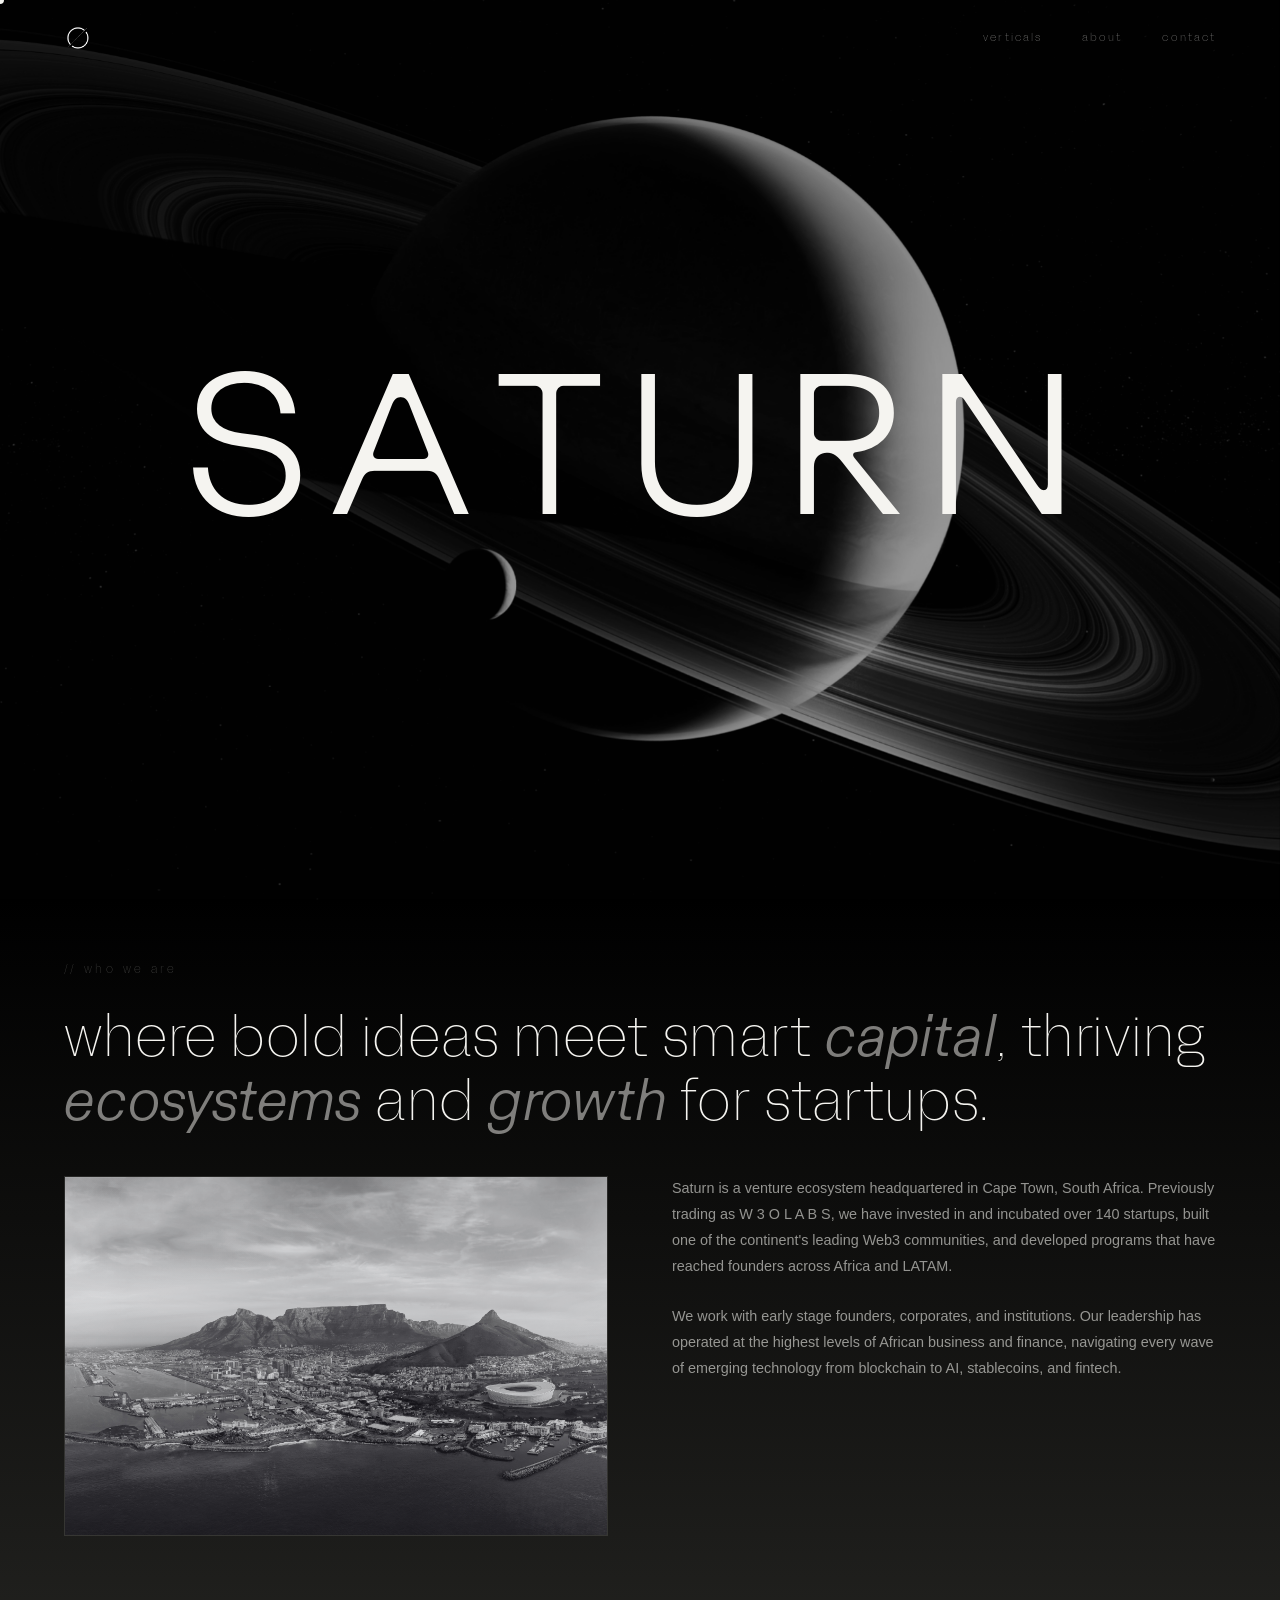
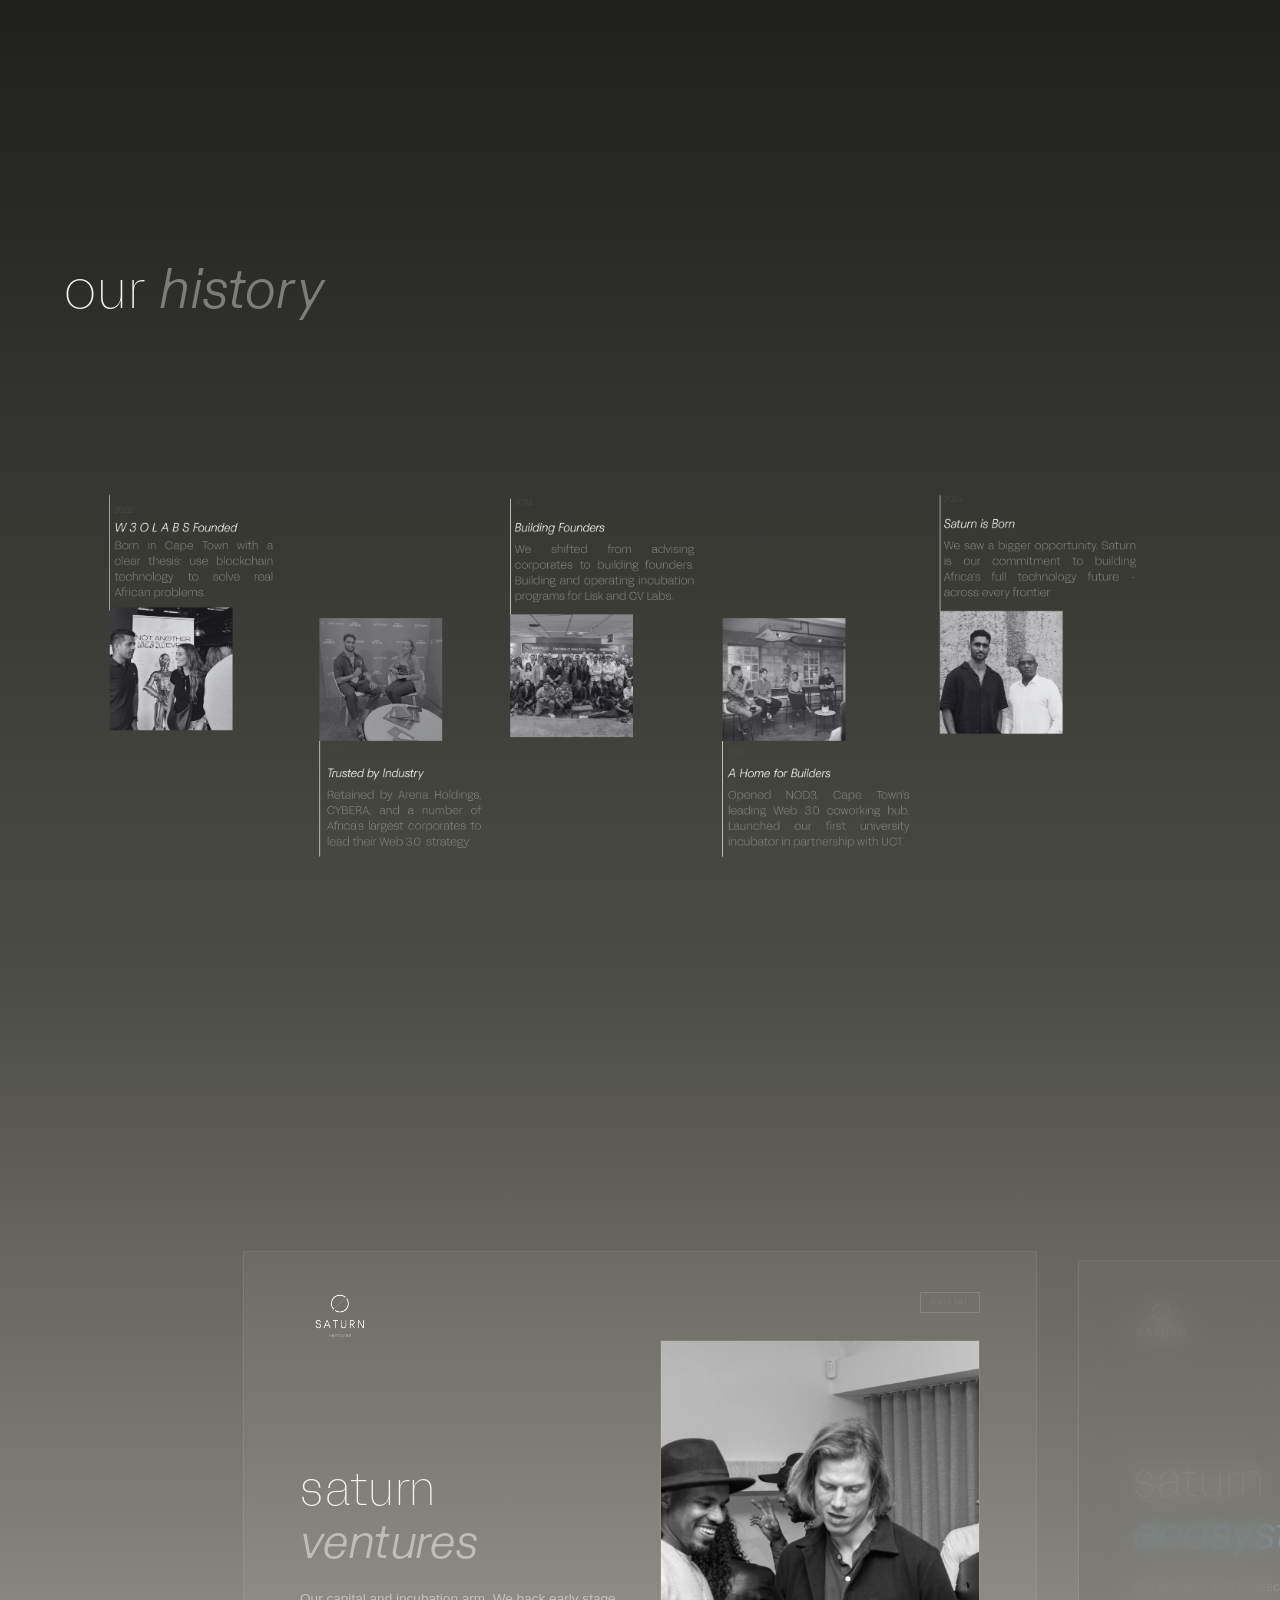
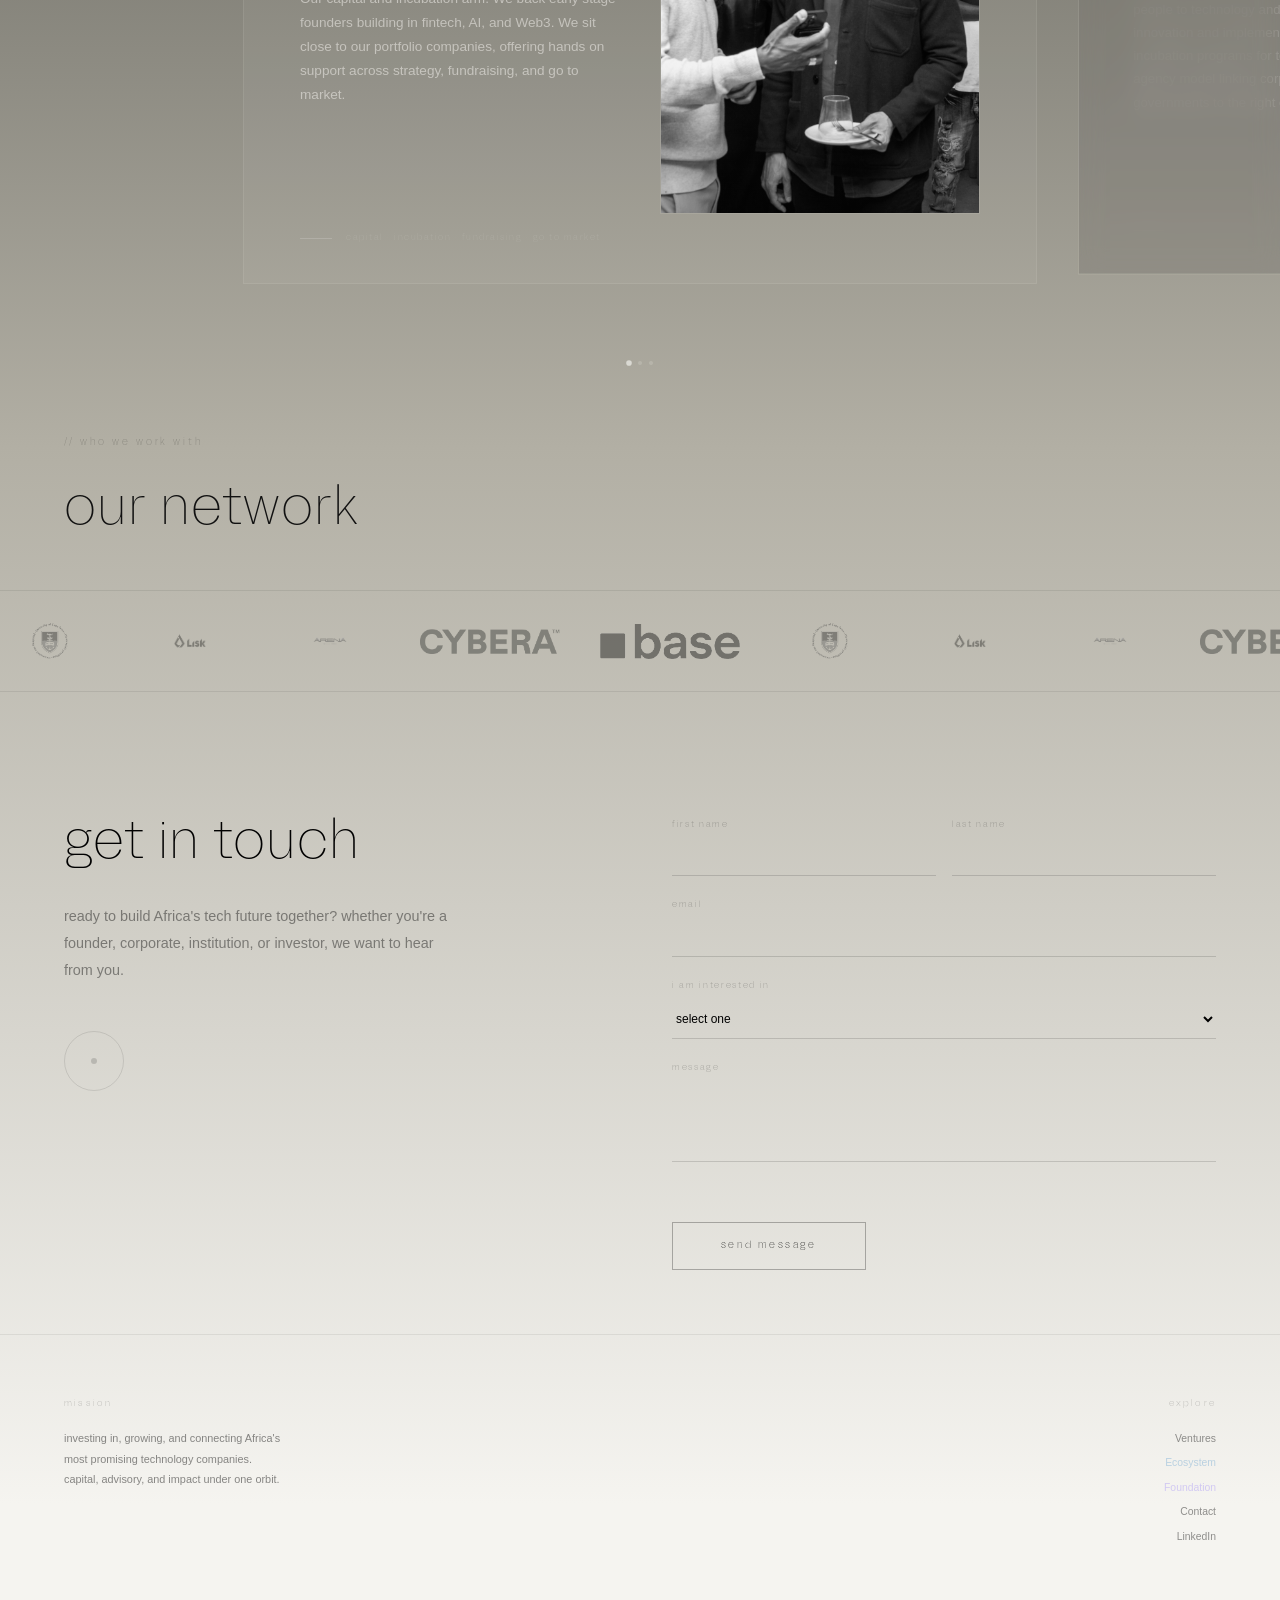
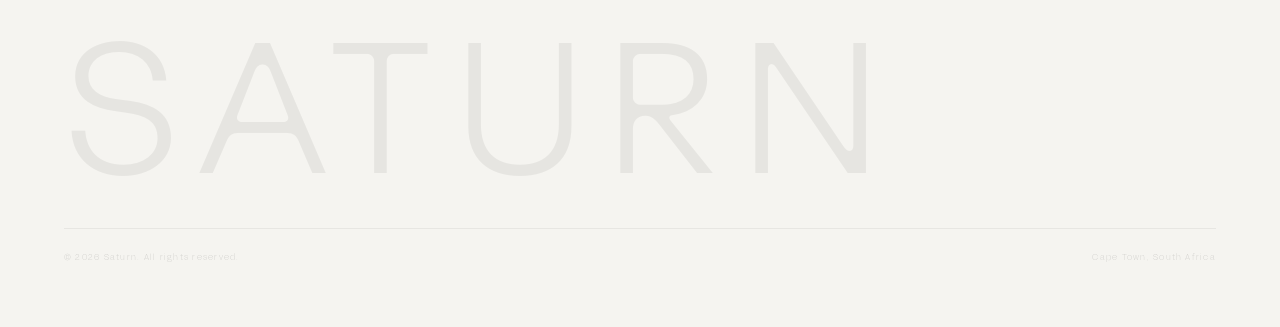
==== commit aa0cafdd: "Add files via upload" ====
--- a/saturn-website/index.html
+++ b/saturn-website/index.html
@@ -387,6 +387,13 @@
     .history-image .timeline-desktop { display: block; }
     .history-image-box {
       display: none;
+      width: 90%;
+      margin: 0 auto;
+    }
+    .history-image-box img {
+      width: 100%;
+      height: auto;
+      display: block;
     }
 
     /* ======== VERTICALS ======== */
@@ -1009,23 +1016,14 @@
       #history { padding: 4rem 2.5rem; }
       .history-image { display: none; }
       .history-image-box {
-        display: flex;
-        justify-content: center;
-        align-items: center;
+        display: block;
         width: 85%;
         margin: 0 auto;
-        height: 70vh;
-        border: 1px solid rgba(245,244,240,0.12);
-        border-radius: 0;
-        overflow: hidden;
-        background: rgba(245,244,240,0.03);
       }
       .history-image-box img {
         width: 100%;
-        height: 100%;
-        object-fit: contain;
+        height: auto;
         display: block;
-        padding: 1.5rem;
       }
       .vertical-panel { width: 72vw; padding: 2rem 2.5rem; }
       .verticals-outer { scroll-padding-left: calc((100vw - 72vw) / 2); }
@@ -1052,22 +1050,14 @@
       .history-label { font-size: clamp(1.6rem, 5vw, 2.5rem); }
       .history-image { display: none; }
       .history-image-box {
-        display: flex;
-        justify-content: center;
-        align-items: center;
+        display: block;
         width: 90%;
         margin: 0 auto;
-        height: 70vh;
-        border: 1px solid rgba(245,244,240,0.12);
-        overflow: hidden;
-        background: rgba(245,244,240,0.03);
       }
       .history-image-box img {
         width: 100%;
-        height: 100%;
-        object-fit: contain;
+        height: auto;
         display: block;
-        padding: 1rem;
       }
 
       #services { height: auto; min-height: 80vh; }
@@ -1115,22 +1105,14 @@
       .history-label { font-size: clamp(1.4rem, 6vw, 2rem); }
       .history-image { display: none; }
       .history-image-box {
-        display: flex;
-        justify-content: center;
-        align-items: center;
+        display: block;
         width: 92%;
         margin: 0 auto;
-        height: 65vh;
-        border: 1px solid rgba(245,244,240,0.12);
-        overflow: hidden;
-        background: rgba(245,244,240,0.03);
       }
       .history-image-box img {
         width: 100%;
-        height: 100%;
-        object-fit: contain;
+        height: auto;
         display: block;
-        padding: 0.8rem;
       }
 
       .services-intro { padding: 1.2rem 1rem 0.8rem; }
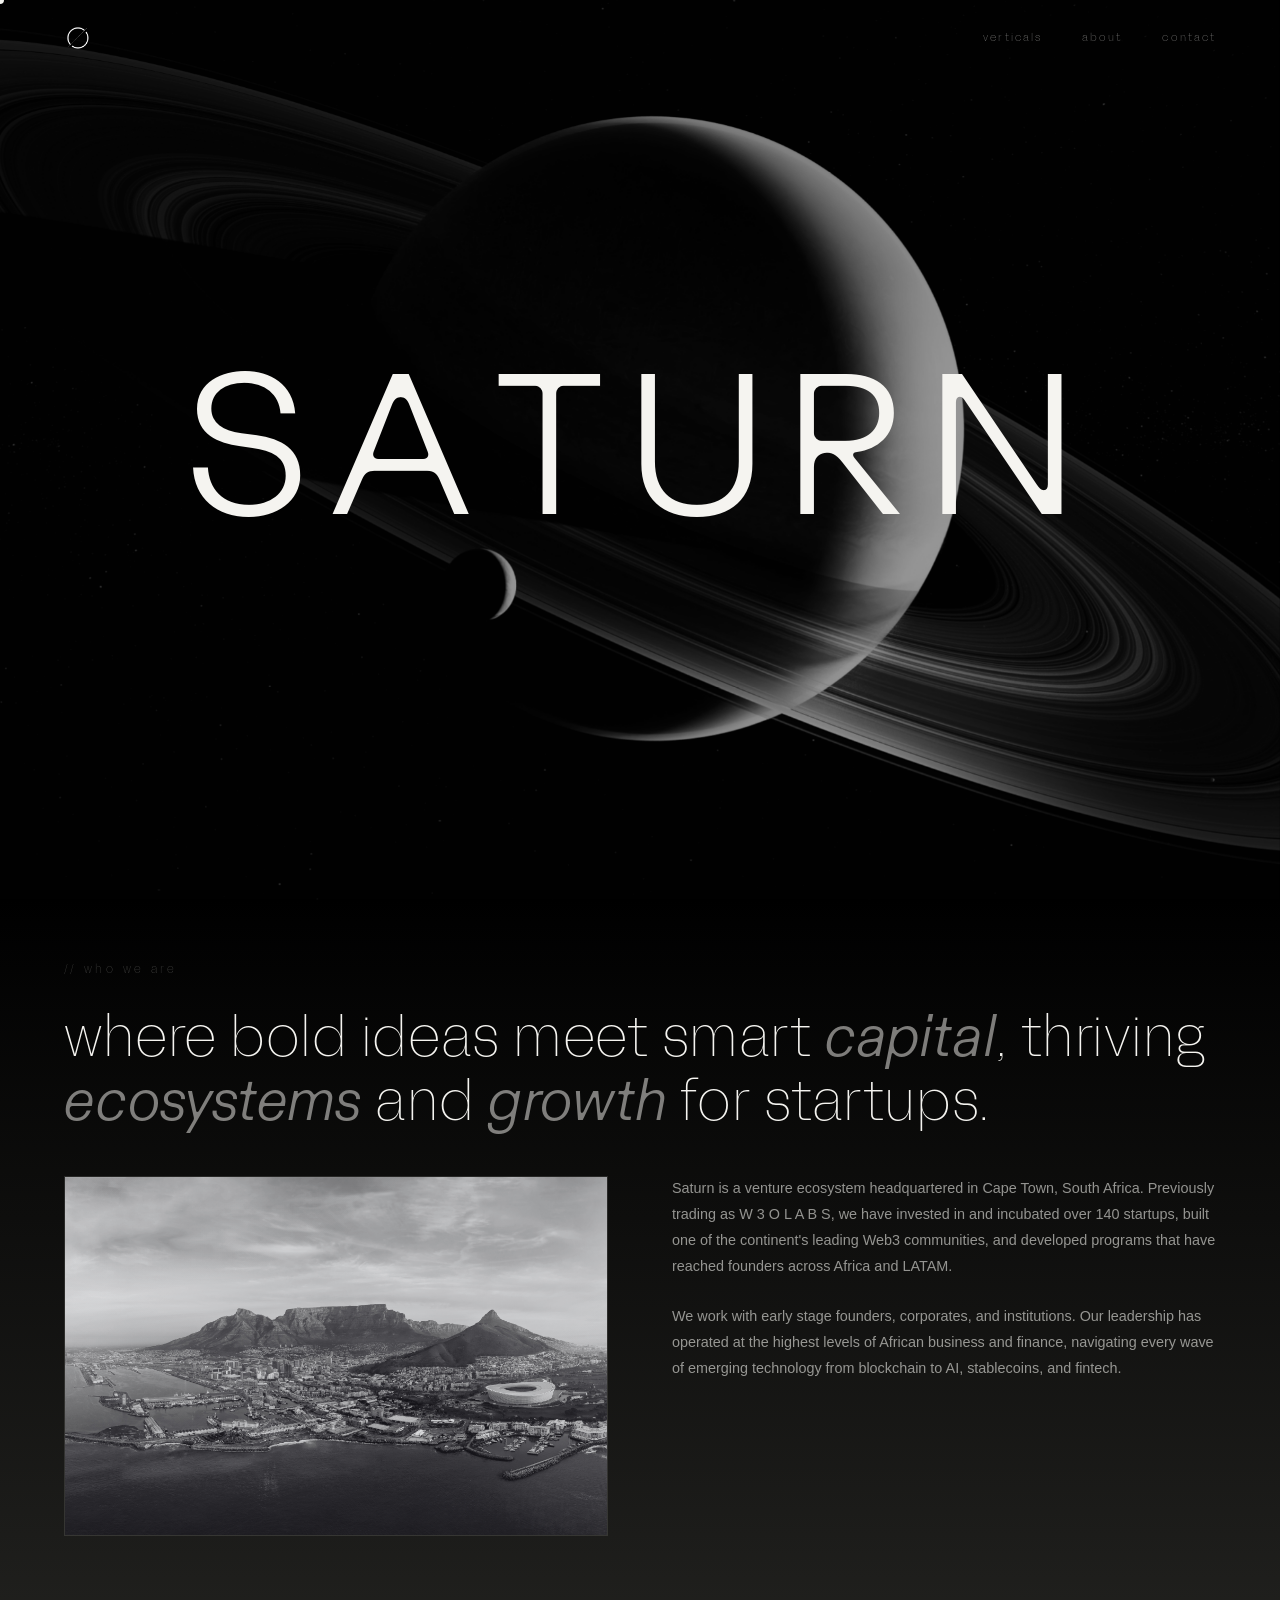
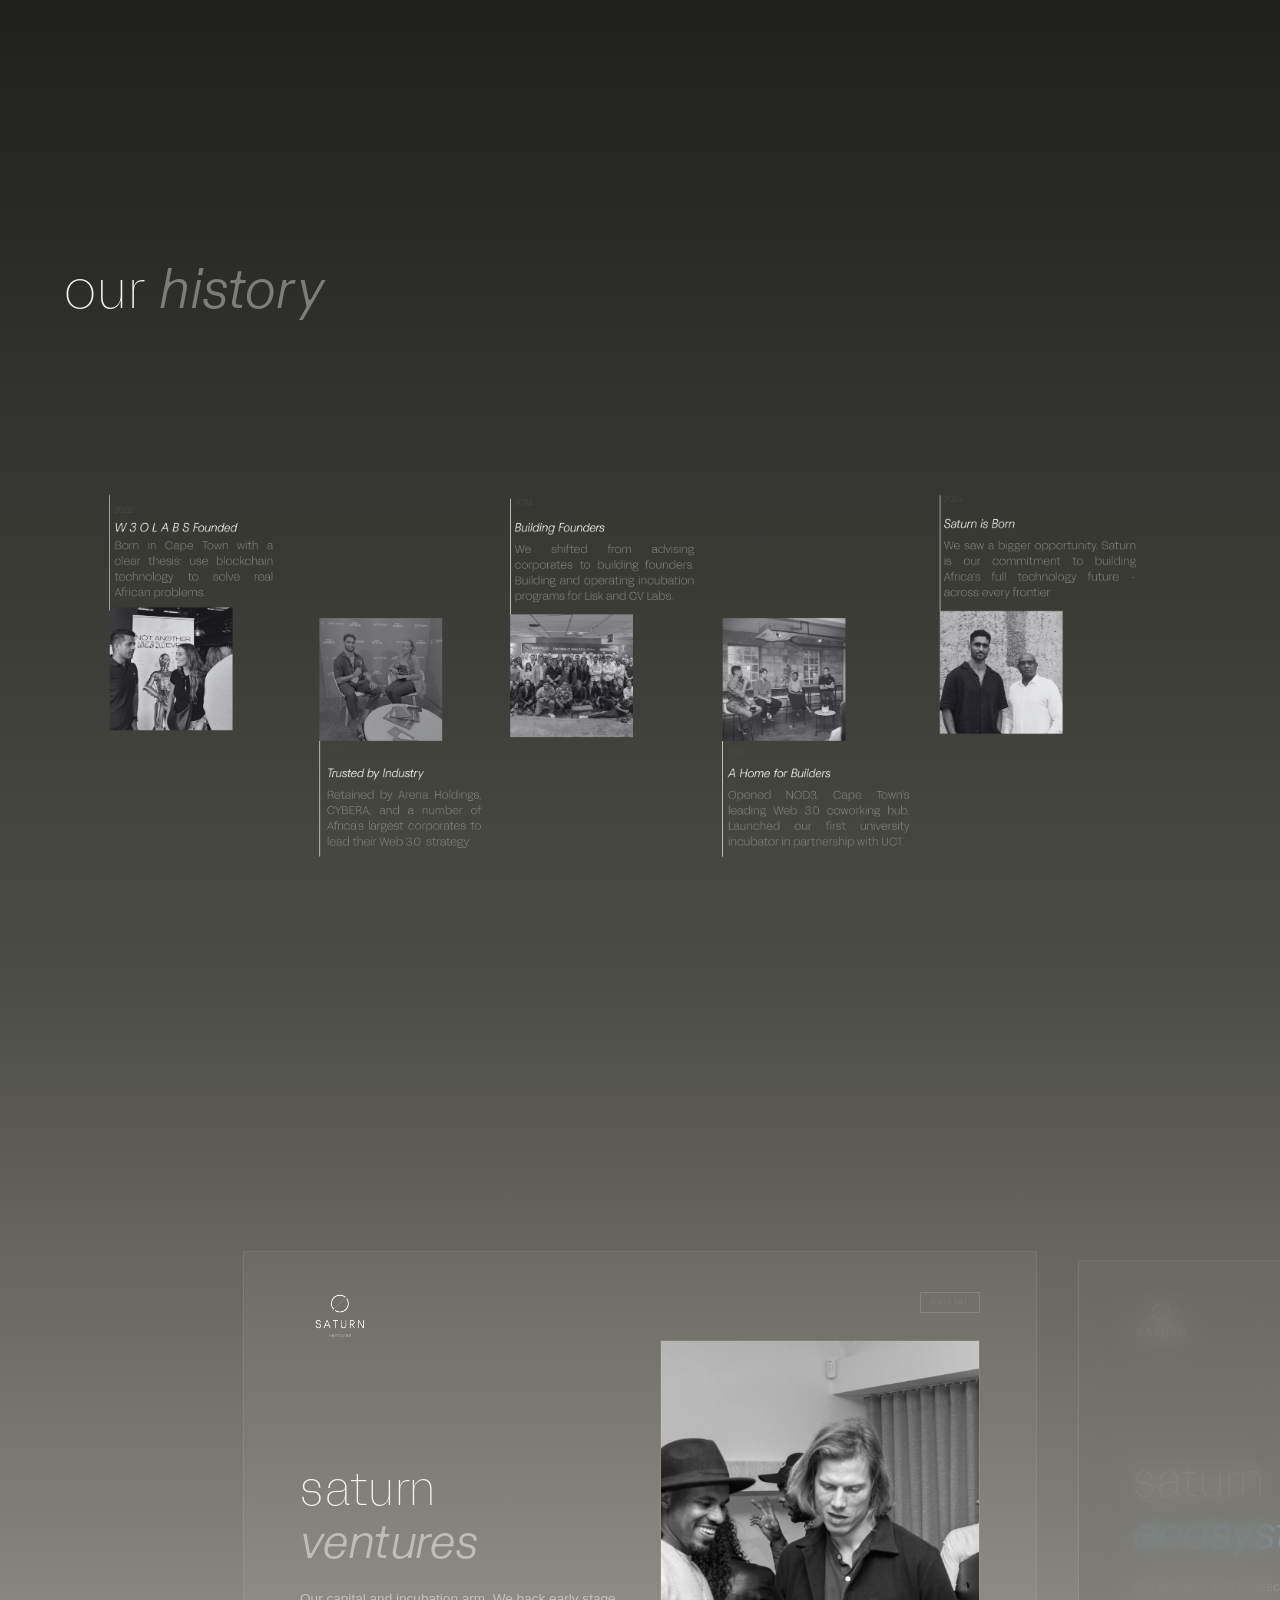
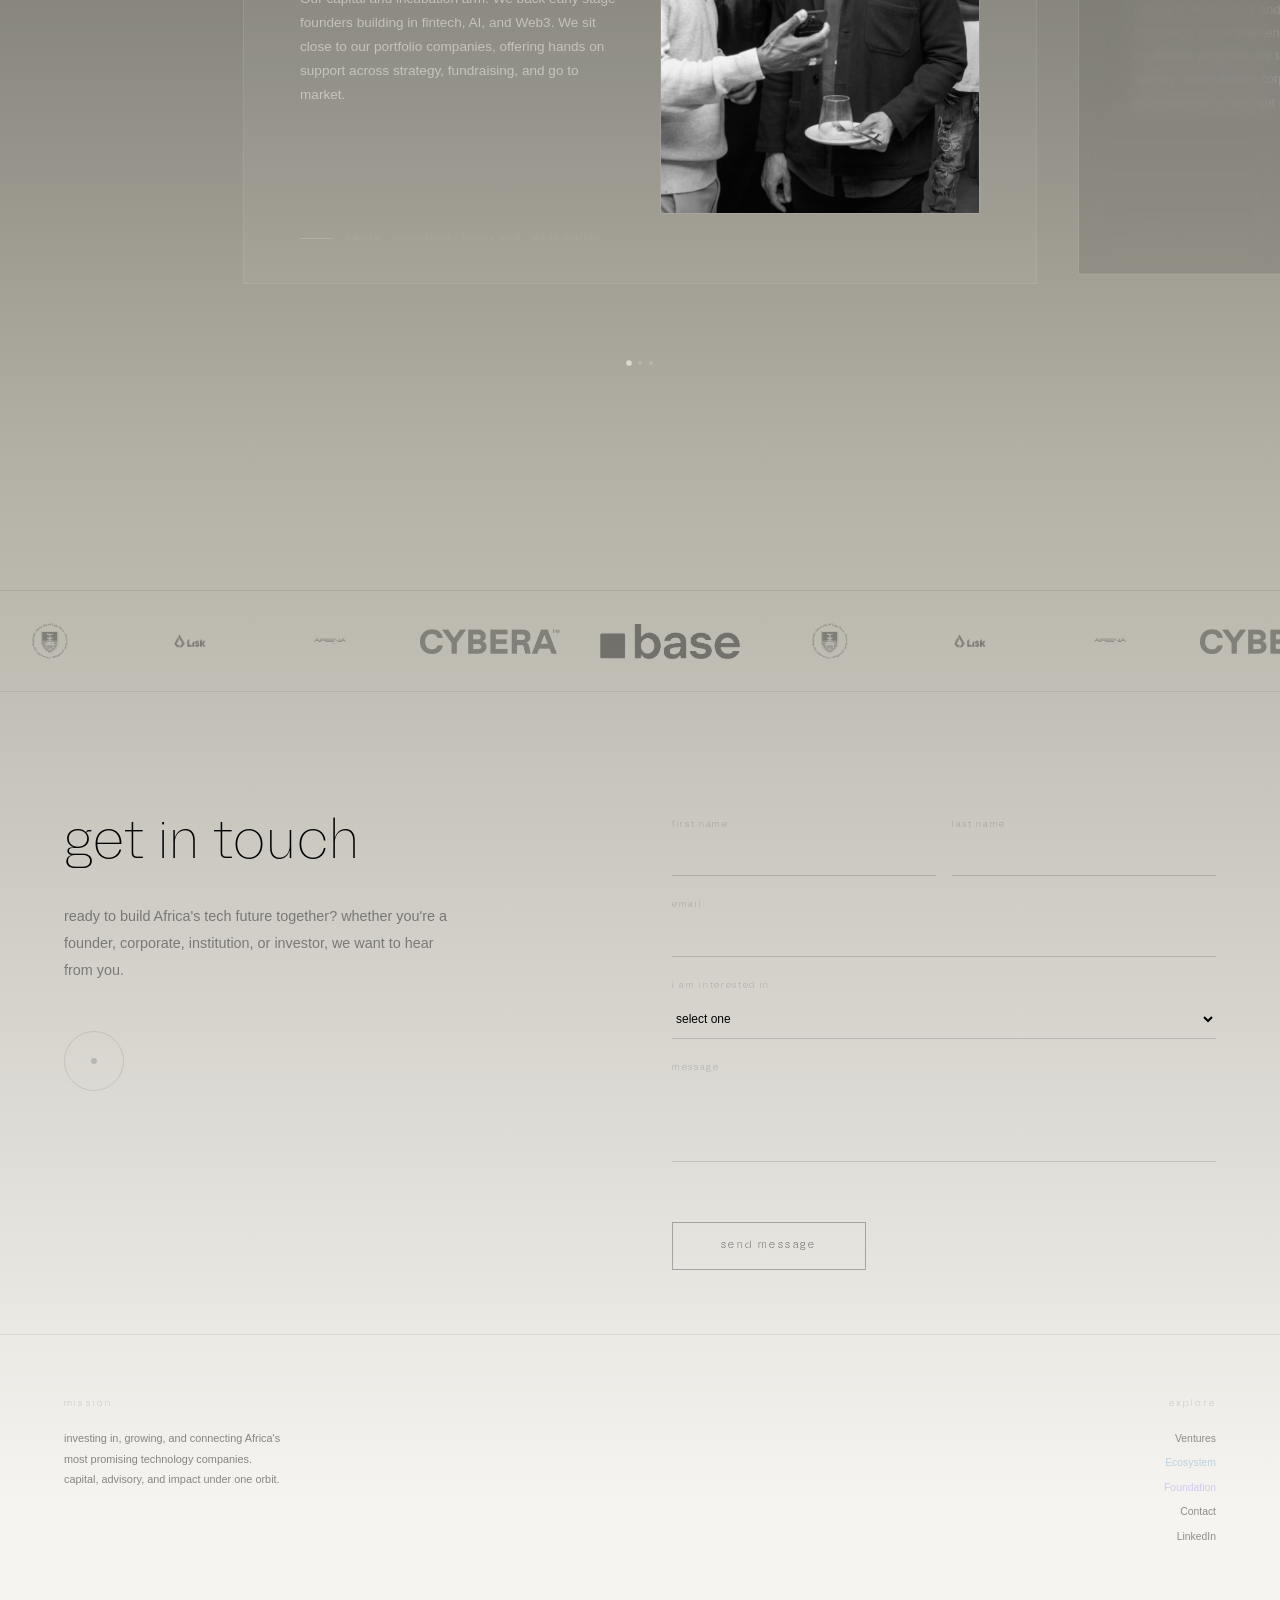
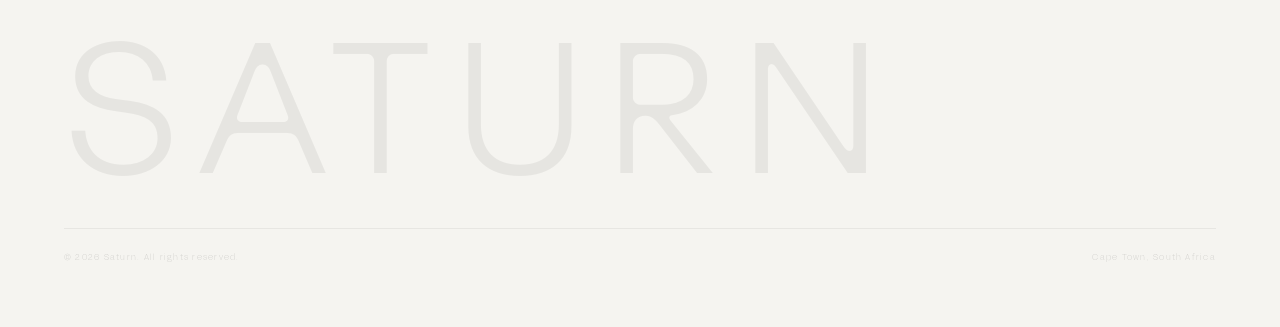
==== commit 19219bdc: "Add files via upload" ====
--- a/saturn-website/index.html
+++ b/saturn-website/index.html
@@ -387,13 +387,6 @@
     .history-image .timeline-desktop { display: block; }
     .history-image-box {
       display: none;
-      width: 90%;
-      margin: 0 auto;
-    }
-    .history-image-box img {
-      width: 100%;
-      height: auto;
-      display: block;
     }
 
     /* ======== VERTICALS ======== */
@@ -1013,12 +1006,11 @@
       .nav-links > li > a { font-size: 0.6rem; }
       #about { padding: 4rem 2.5rem; }
       .about-display { font-size: clamp(1.8rem, 3.5vw, 3rem); }
-      #history { padding: 4rem 2.5rem; }
+      #history { padding: 4rem 0; }
+      .history-label { padding: 0 2.5rem; }
       .history-image { display: none; }
       .history-image-box {
         display: block;
-        width: 85%;
-        margin: 0 auto;
       }
       .history-image-box img {
         width: 100%;
@@ -1046,13 +1038,11 @@
       .about-lower { grid-template-columns: 1fr; gap: 2rem; }
       .about-label { font-size: 0.55rem; }
 
-      #history { padding: 4rem 1.5rem; }
-      .history-label { font-size: clamp(1.6rem, 5vw, 2.5rem); }
+      #history { padding: 4rem 0; }
+      .history-label { font-size: clamp(1.6rem, 5vw, 2.5rem); padding: 0 1.5rem; }
       .history-image { display: none; }
       .history-image-box {
         display: block;
-        width: 90%;
-        margin: 0 auto;
       }
       .history-image-box img {
         width: 100%;
@@ -1101,13 +1091,11 @@
       .about-display { font-size: clamp(1.4rem, 6vw, 2rem); }
       .about-body p { font-size: 0.8rem; }
 
-      #history { padding: 4rem 1rem; }
-      .history-label { font-size: clamp(1.4rem, 6vw, 2rem); }
+      #history { padding: 4rem 0; }
+      .history-label { font-size: clamp(1.4rem, 6vw, 2rem); padding: 0 1rem; }
       .history-image { display: none; }
       .history-image-box {
         display: block;
-        width: 92%;
-        margin: 0 auto;
       }
       .history-image-box img {
         width: 100%;
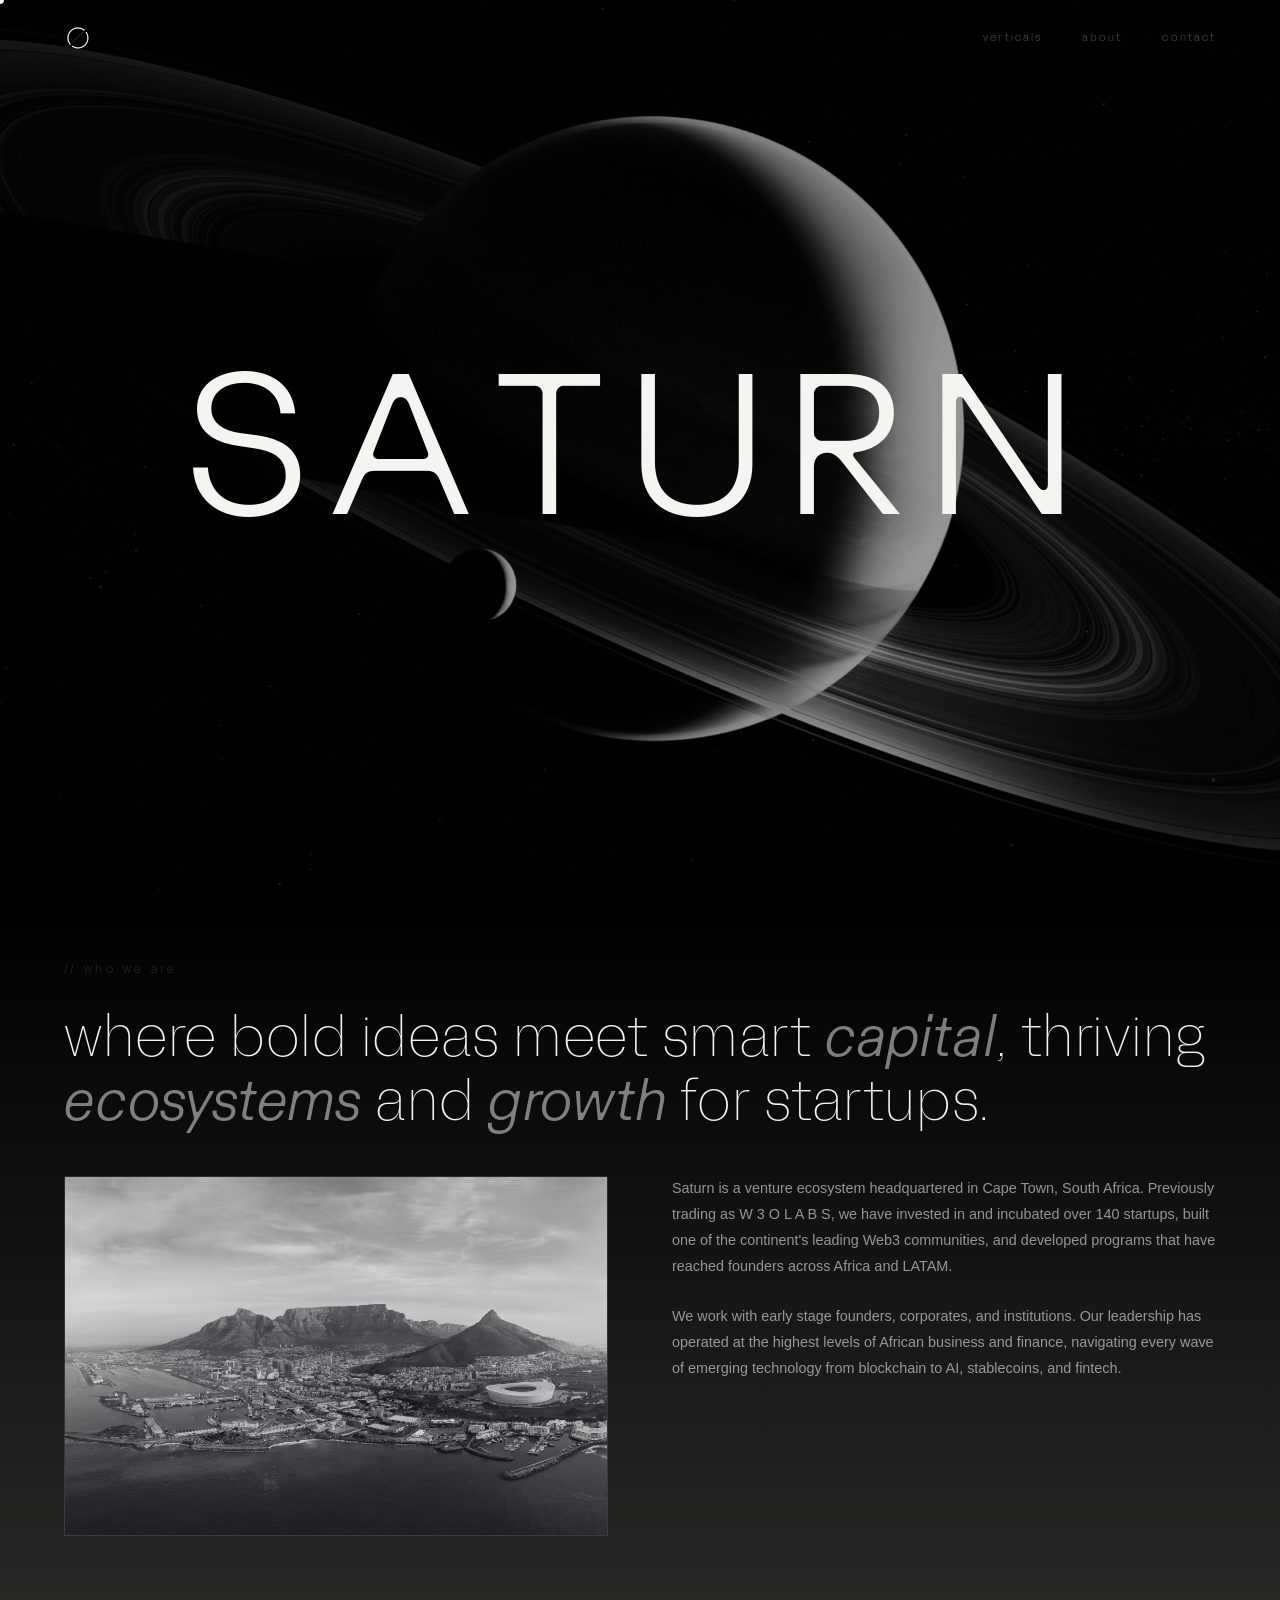
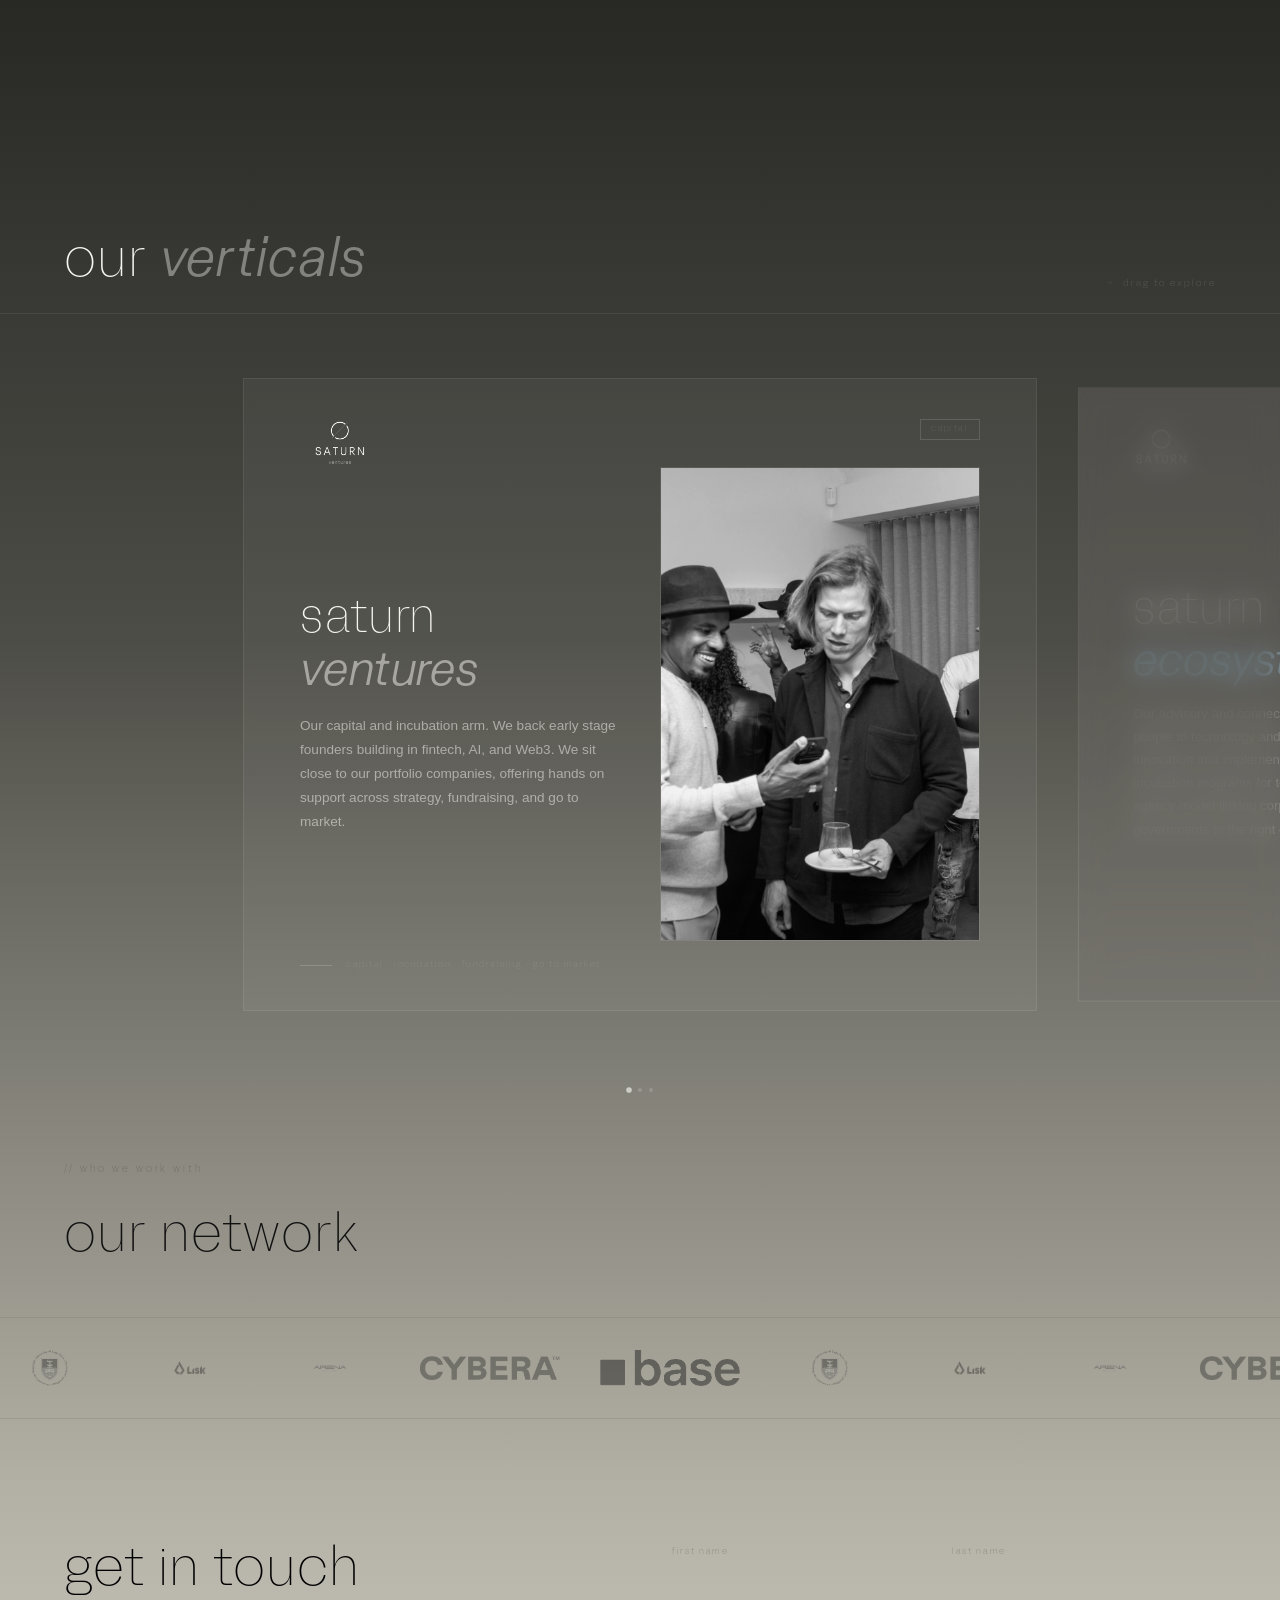
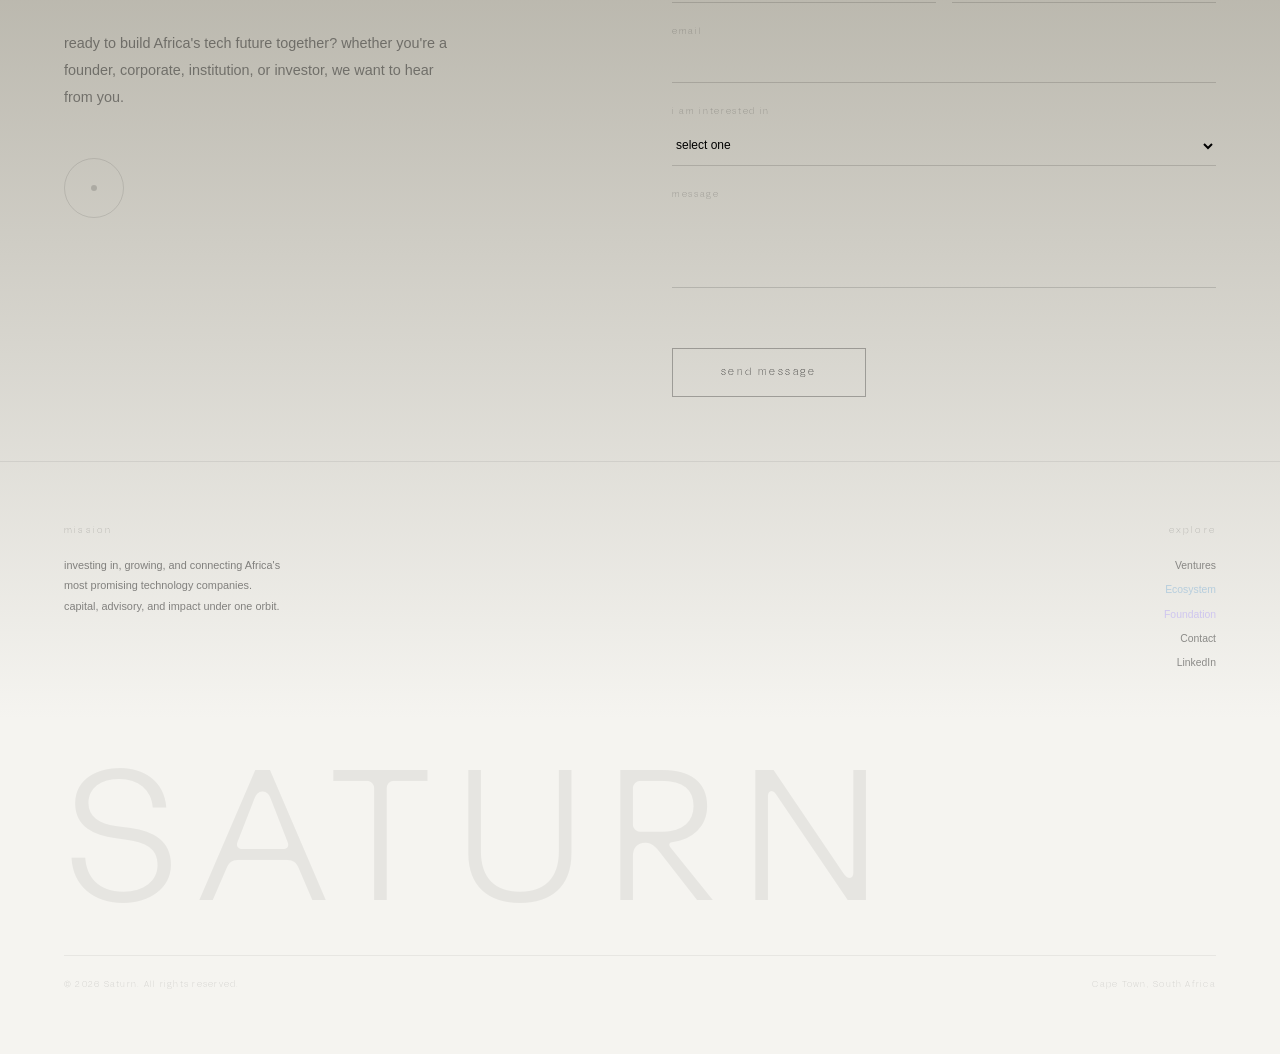
==== commit 5e15cc49: "Add files via upload" ====
--- a/saturn-website/index.html
+++ b/saturn-website/index.html
@@ -349,46 +349,6 @@
       font-weight: 300;
     }
 
-    /* ======== HISTORY ======== */
-    #history {
-      padding: 4rem 4rem;
-      position: relative;
-      display: flex;
-      flex-direction: column;
-    }
-    .history-label {
-      font-family: var(--font-heading);
-      font-size: clamp(2rem, 4vw, 3.5rem);
-      font-weight: 200;
-      line-height: 1;
-      text-transform: lowercase;
-      letter-spacing: 0.02em;
-      color: var(--white);
-      margin-bottom: 2.5rem;
-    }
-    .history-label em {
-      font-family: var(--font-accent);
-      font-style: italic;
-      font-weight: 300;
-      color: rgba(245,244,240,0.4);
-    }
-    .history-image {
-      width: 100%;
-      display: flex;
-      justify-content: center;
-      align-items: center;
-    }
-    .history-image img {
-      width: 100%;
-      height: auto;
-      display: block;
-    }
-    .history-image .timeline-mobile { display: none; }
-    .history-image .timeline-desktop { display: block; }
-    .history-image-box {
-      display: none;
-    }
-
     /* ======== VERTICALS ======== */
     #services { padding: 0; height: 100vh; display: flex; flex-direction: column; overflow: hidden; }
 
@@ -1006,17 +966,6 @@
       .nav-links > li > a { font-size: 0.6rem; }
       #about { padding: 4rem 2.5rem; }
       .about-display { font-size: clamp(1.8rem, 3.5vw, 3rem); }
-      #history { padding: 4rem 0; }
-      .history-label { padding: 0 2.5rem; }
-      .history-image { display: none; }
-      .history-image-box {
-        display: block;
-      }
-      .history-image-box img {
-        width: 100%;
-        height: auto;
-        display: block;
-      }
       .vertical-panel { width: 72vw; padding: 2rem 2.5rem; }
       .verticals-outer { scroll-padding-left: calc((100vw - 72vw) / 2); }
       .verticals-track { padding: 1.5rem calc((100vw - 72vw) / 2); }
@@ -1038,18 +987,6 @@
       .about-lower { grid-template-columns: 1fr; gap: 2rem; }
       .about-label { font-size: 0.55rem; }
 
-      #history { padding: 4rem 0; }
-      .history-label { font-size: clamp(1.6rem, 5vw, 2.5rem); padding: 0 1.5rem; }
-      .history-image { display: none; }
-      .history-image-box {
-        display: block;
-      }
-      .history-image-box img {
-        width: 100%;
-        height: auto;
-        display: block;
-      }
-
       #services { height: auto; min-height: 80vh; }
       .services-intro { padding: 1.5rem 1.5rem 1rem; }
       .vertical-panel { width: 85vw; padding: 2rem 1.5rem; }
@@ -1090,18 +1027,6 @@
       #about { padding: 4rem 1rem; }
       .about-display { font-size: clamp(1.4rem, 6vw, 2rem); }
       .about-body p { font-size: 0.8rem; }
-
-      #history { padding: 4rem 0; }
-      .history-label { font-size: clamp(1.4rem, 6vw, 2rem); padding: 0 1rem; }
-      .history-image { display: none; }
-      .history-image-box {
-        display: block;
-      }
-      .history-image-box img {
-        width: 100%;
-        height: auto;
-        display: block;
-      }
 
       .services-intro { padding: 1.2rem 1rem 0.8rem; }
       .services-title { font-size: clamp(1.4rem, 6vw, 2rem); }
@@ -1184,17 +1109,6 @@
         <p>Saturn is a venture ecosystem headquartered in Cape Town, South Africa. Previously trading as W 3 O L A B S, we have invested in and incubated over 140 startups, built one of the continent's leading Web3 communities, and developed programs that have reached founders across Africa and LATAM.</p>
         <p>We work with early stage founders, corporates, and institutions. Our leadership has operated at the highest levels of African business and finance, navigating every wave of emerging technology from blockchain to AI, stablecoins, and fintech.</p>
       </div>
-    </div>
-  </section>
-
-  <!-- HISTORY -->
-  <section id="history">
-    <div class="history-label reveal">our <em>history</em></div>
-    <div class="history-image reveal">
-      <img src="timeline.png" alt="Saturn Timeline" class="timeline-desktop" />
-    </div>
-    <div class="history-image-box reveal">
-      <img src="timeline%20vertical.png" alt="Saturn Timeline" />
     </div>
   </section>
 
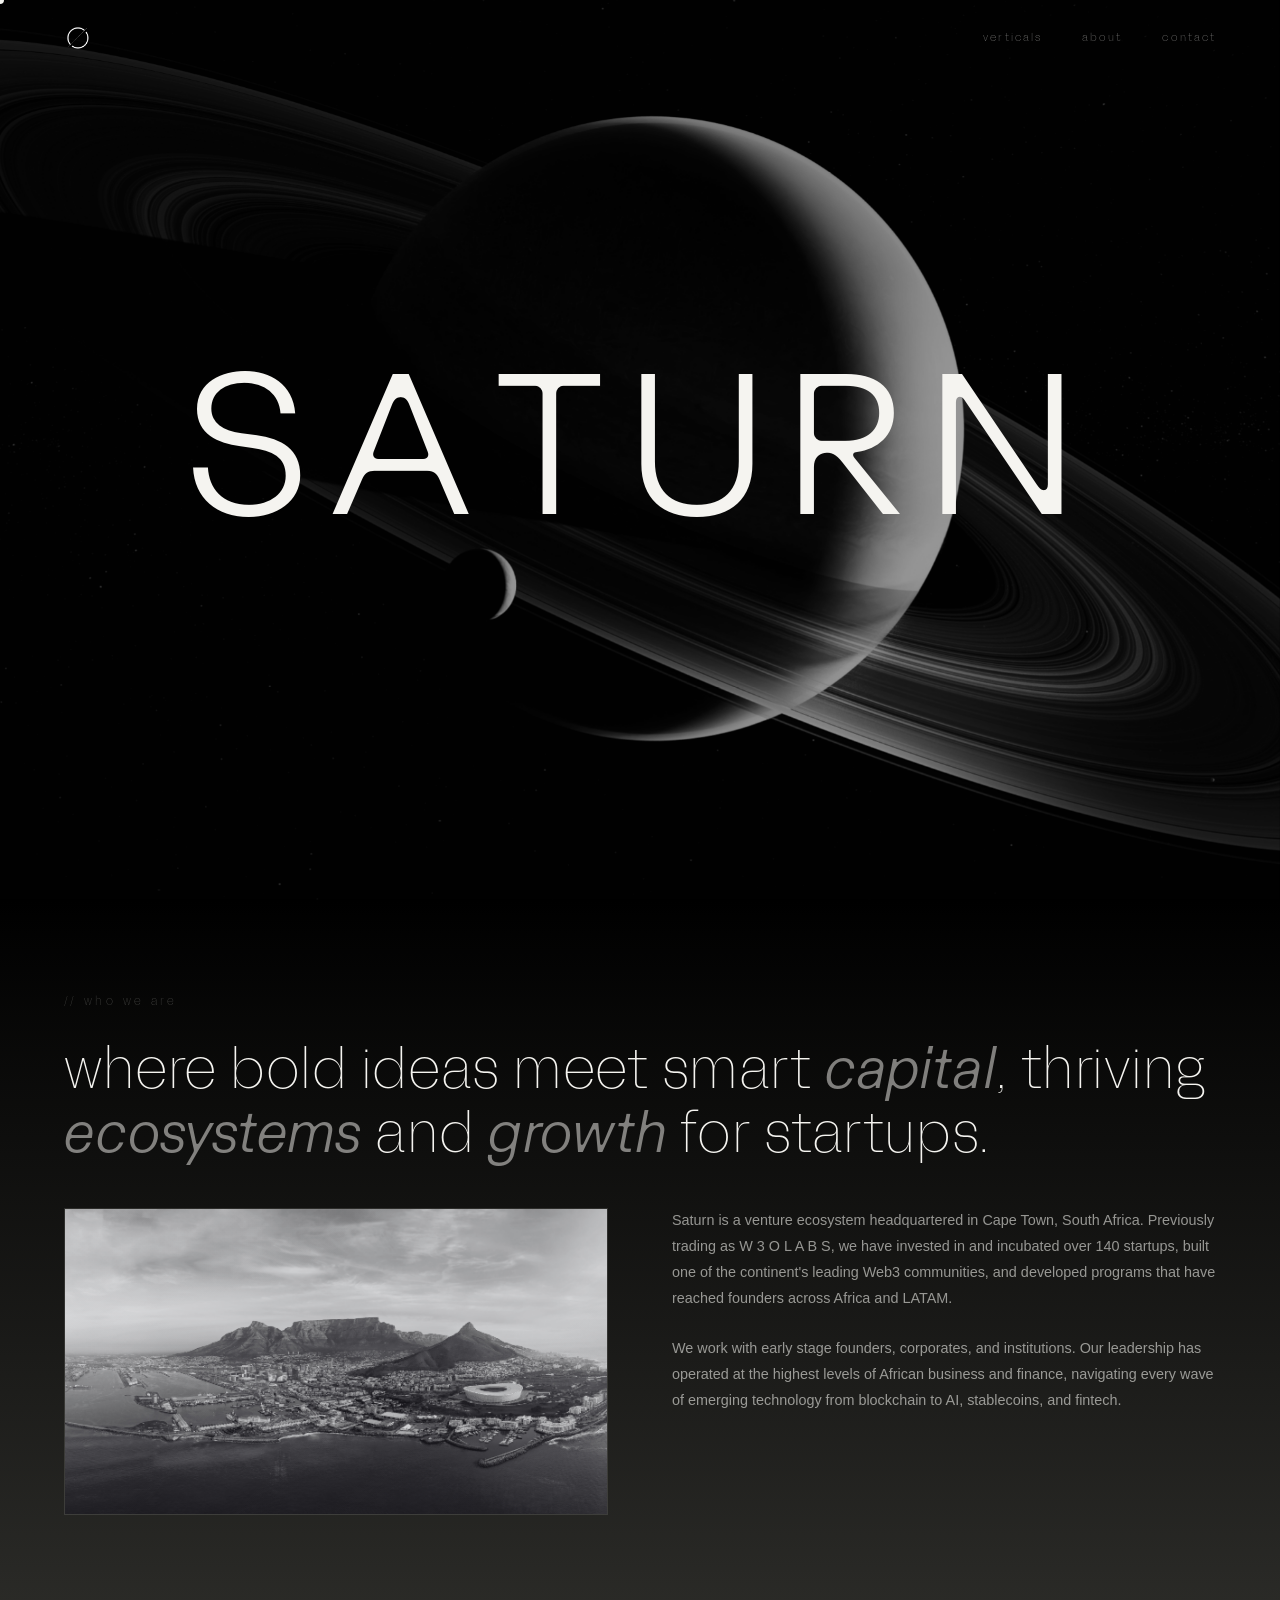
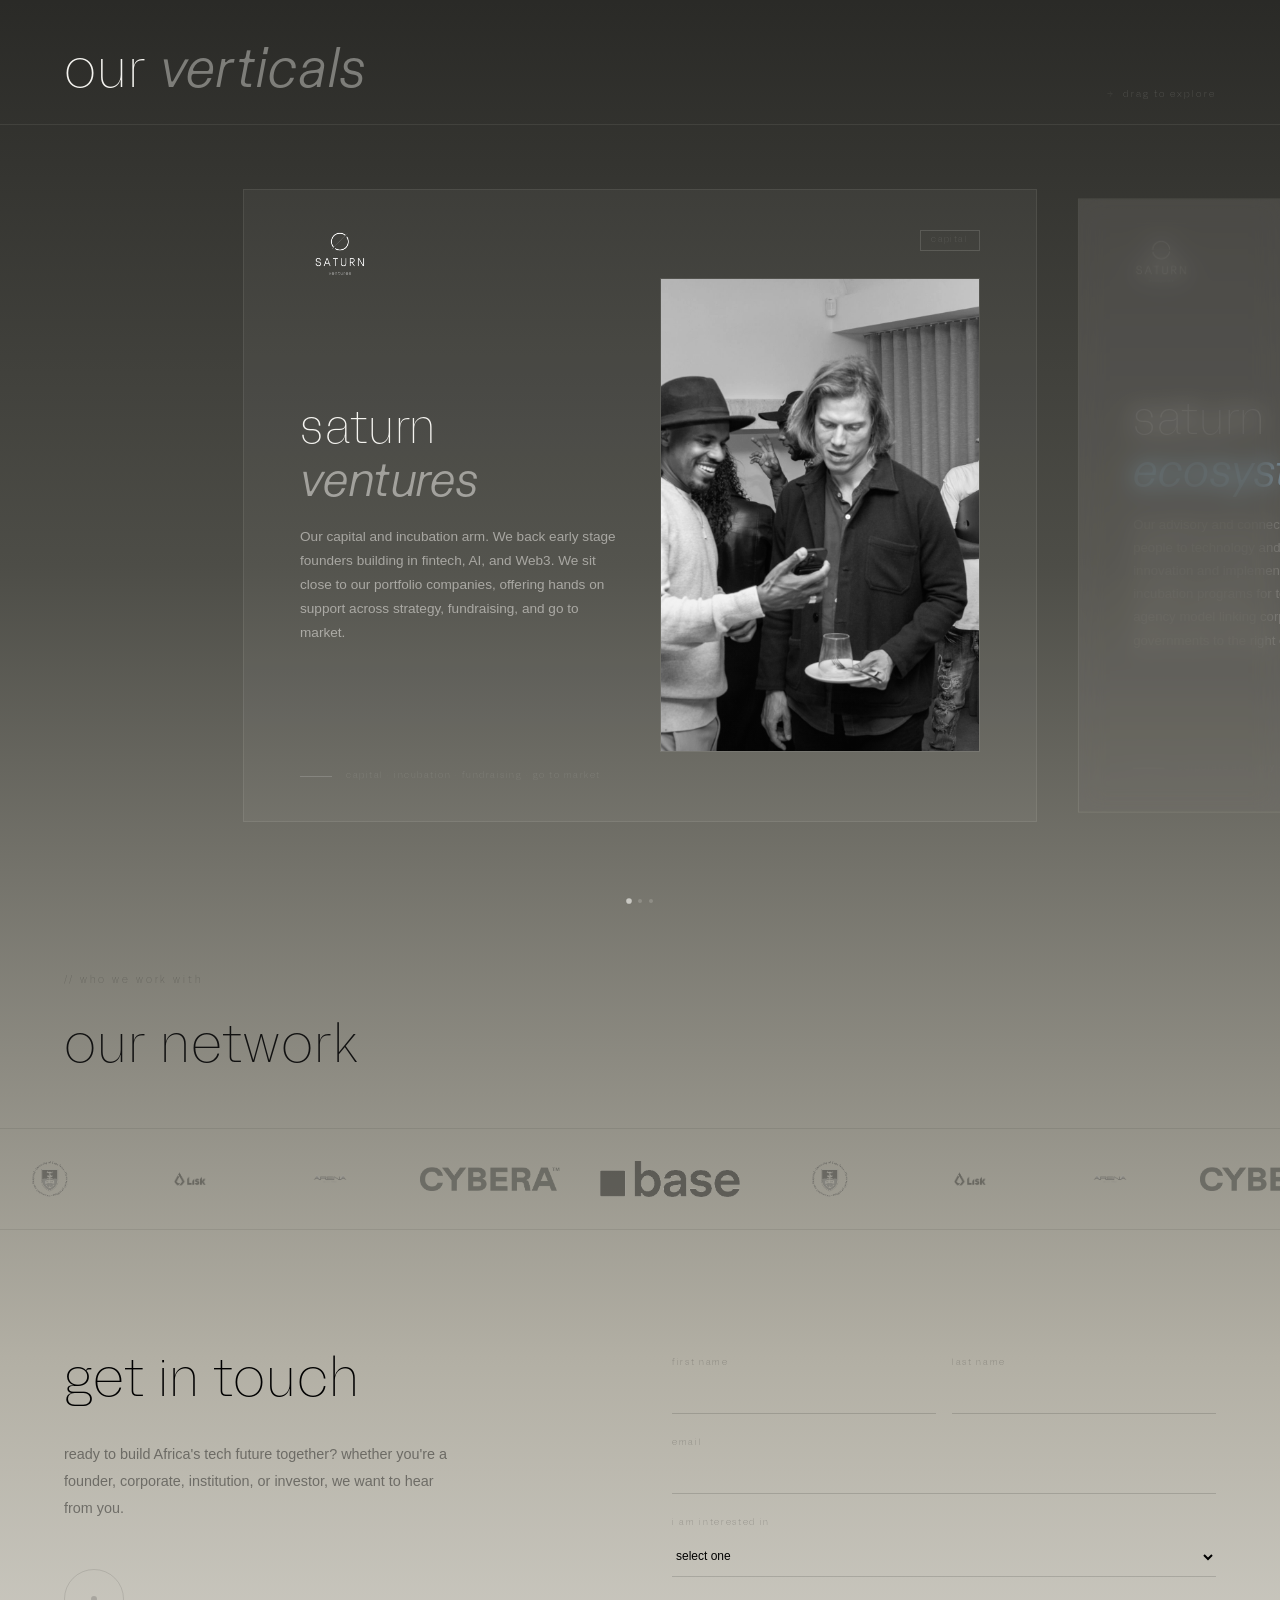
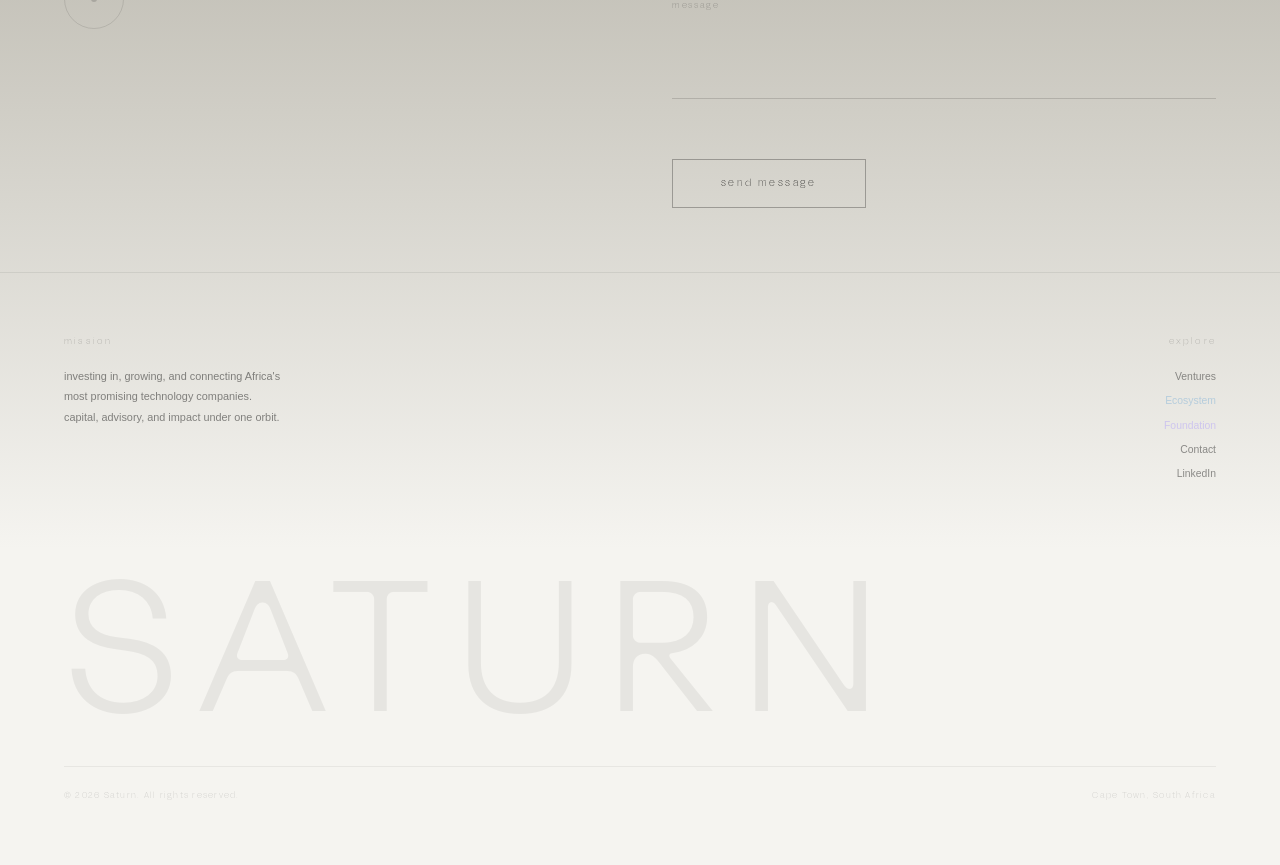
==== commit 6e2c7507: "Add files via upload" ====
--- a/saturn-website/index.html
+++ b/saturn-website/index.html
@@ -256,14 +256,11 @@
 
     /* ======== ABOUT ======== */
     #about {
-      min-height: 100vh;
-      max-height: 100vh;
-      padding: 4rem 4rem;
+      padding: 6rem 4rem;
       display: flex;
       flex-direction: column;
       justify-content: center;
       position: relative;
-      overflow: hidden;
     }
 
     .about-label {
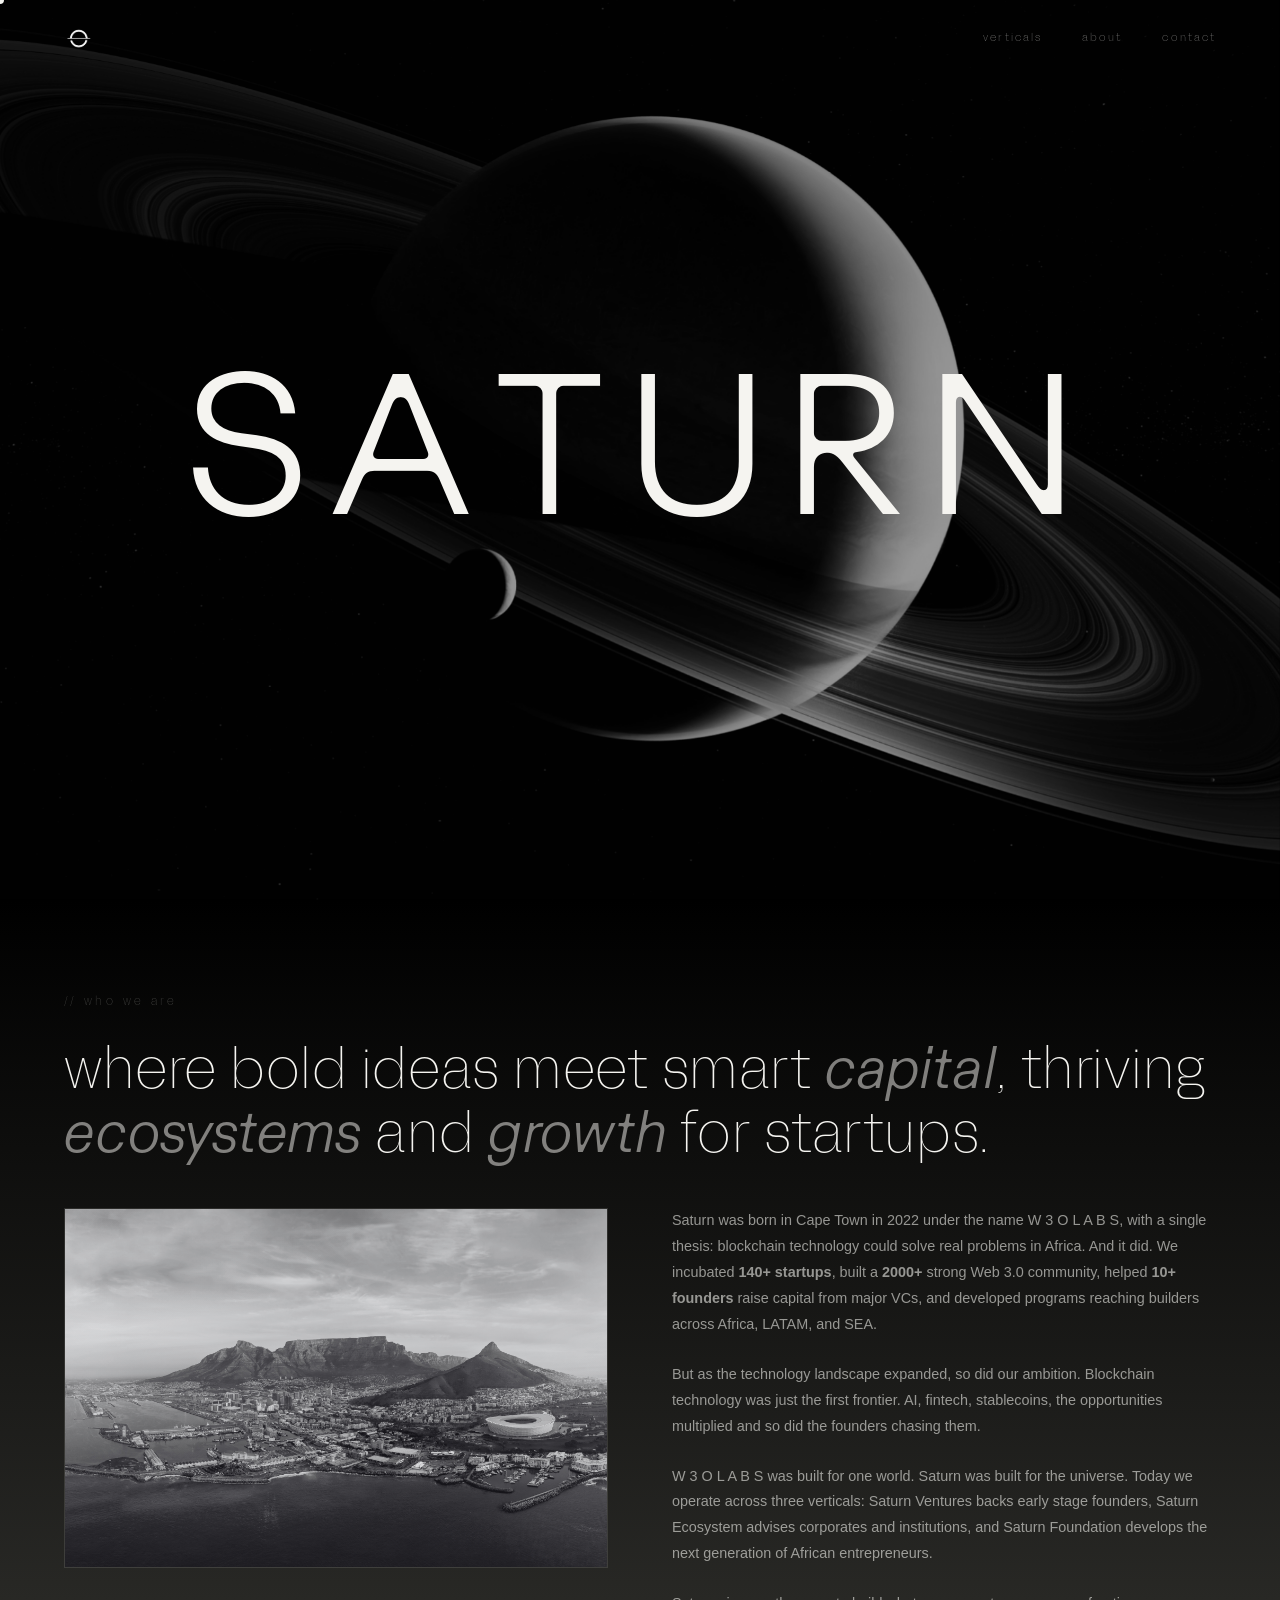
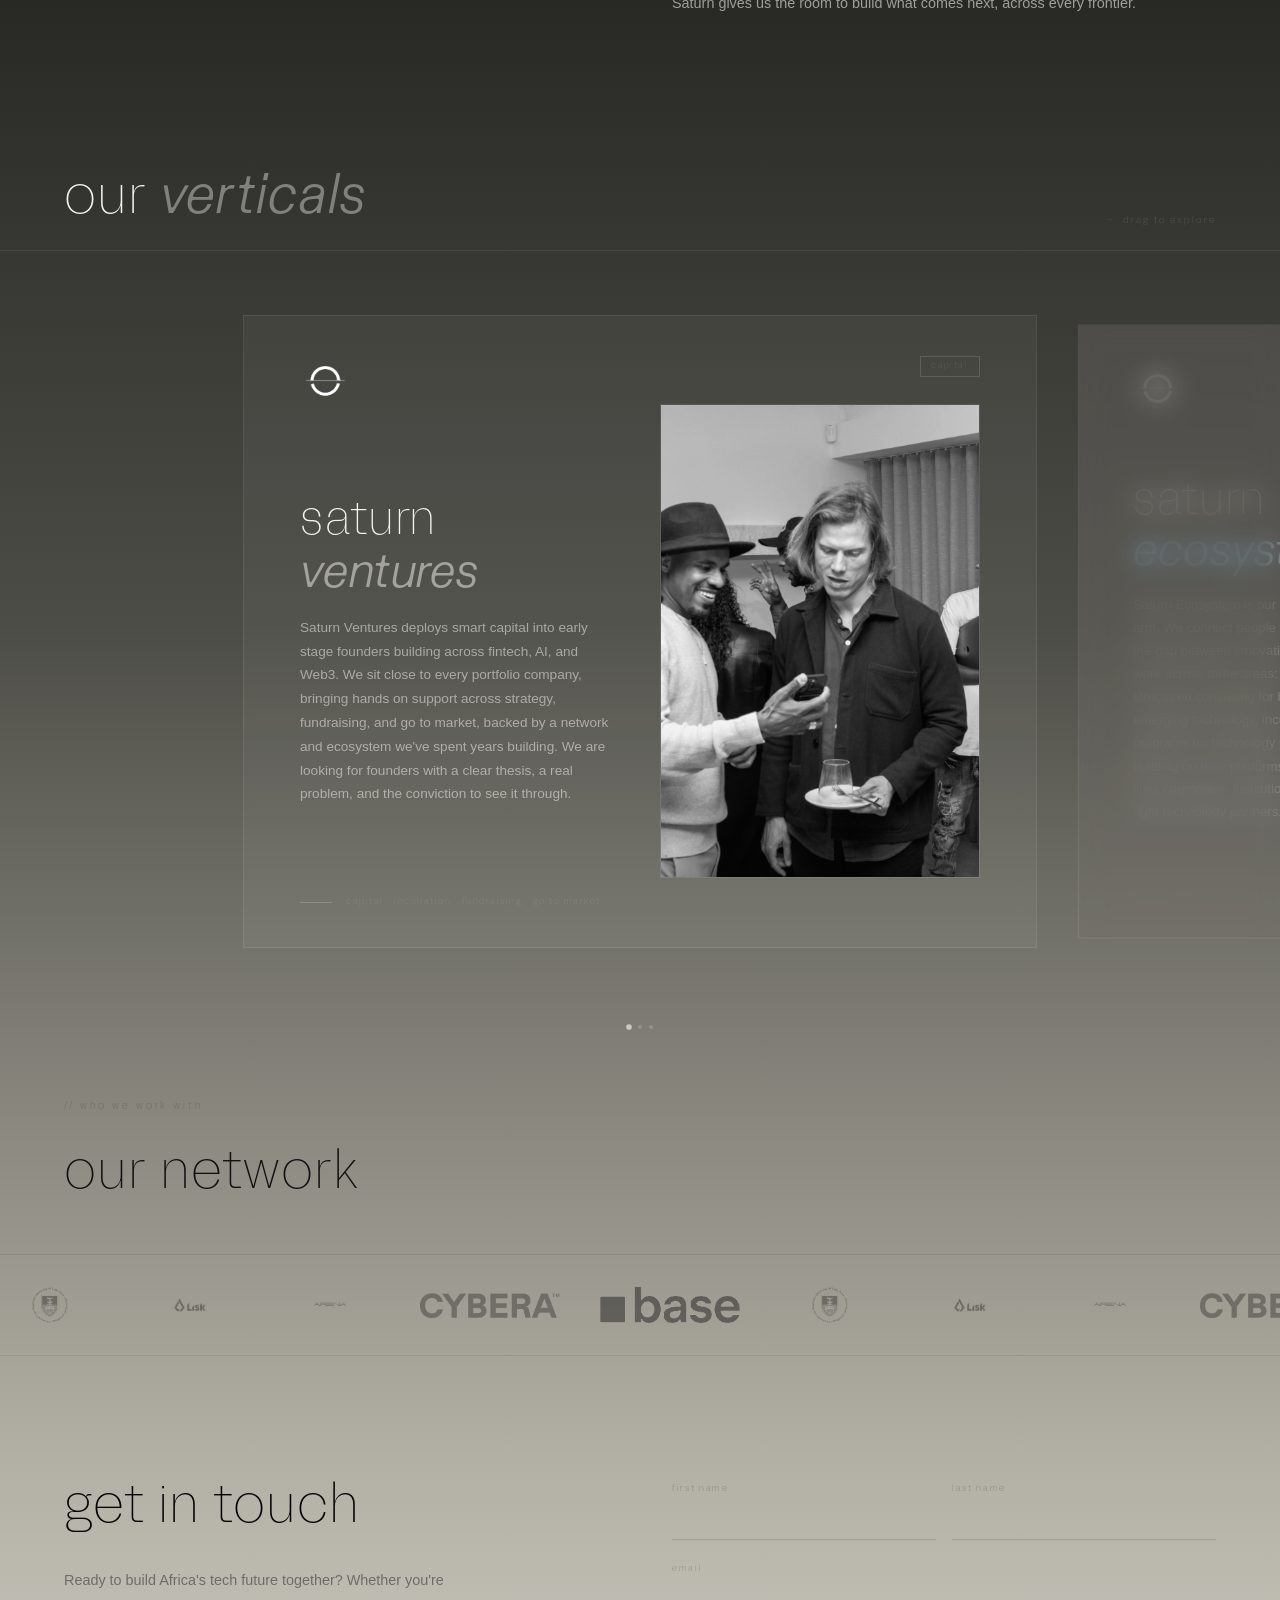
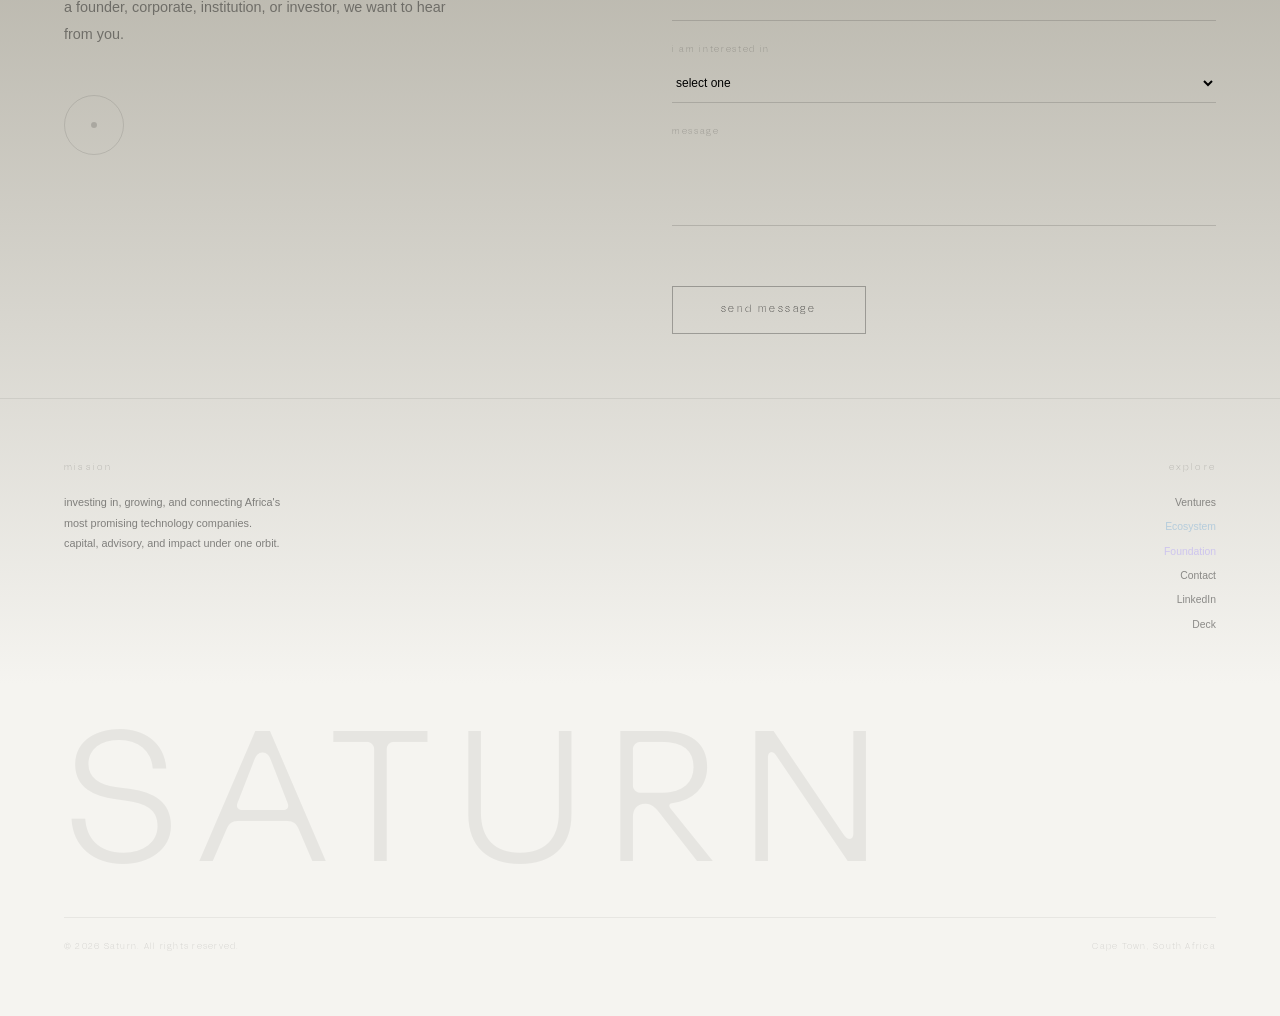
==== commit 49d95c3b: "Add files via upload" ====
--- a/saturn-website/index.html
+++ b/saturn-website/index.html
@@ -1053,7 +1053,7 @@
 
   <nav>
     <a href="#hero" class="nav-logo">
-      <img src="nav%20bar%20logo/saturn%20dark%20copy.png" alt="Saturn" />
+      <img src="nav%20bar%20logo/SATURN%20DARK%20copy.png" alt="Saturn" />
     </a>
     <ul class="nav-links">
       <li>
@@ -1075,7 +1075,7 @@
         <a href="#contact">contact</a>
         <ul class="nav-dropdown">
           <li><a href="#contact">get in touch</a></li>
-          <li><a href="mailto:rhursh@saturn.africa">email us</a></li>
+          <li><a href="mailto:rhursh@saturn.africa">email</a></li>
         </ul>
       </li>
     </ul>
@@ -1103,8 +1103,10 @@
         <img src="saturn-deck-compressed.png" alt="Saturn" />
       </div>
       <div class="about-body reveal reveal-delay-3">
-        <p>Saturn is a venture ecosystem headquartered in Cape Town, South Africa. Previously trading as W 3 O L A B S, we have invested in and incubated over 140 startups, built one of the continent's leading Web3 communities, and developed programs that have reached founders across Africa and LATAM.</p>
-        <p>We work with early stage founders, corporates, and institutions. Our leadership has operated at the highest levels of African business and finance, navigating every wave of emerging technology from blockchain to AI, stablecoins, and fintech.</p>
+        <p>Saturn was born in Cape Town in 2022 under the name W 3 O L A B S, with a single thesis: blockchain technology could solve real problems in Africa. And it did. We incubated <strong>140+ startups</strong>, built a <strong>2000+</strong> strong Web 3.0 community, helped <strong>10+ founders</strong> raise capital from major VCs, and developed programs reaching builders across Africa, LATAM, and SEA.</p>
+        <p>But as the technology landscape expanded, so did our ambition. Blockchain technology was just the first frontier. AI, fintech, stablecoins, the opportunities multiplied and so did the founders chasing them.</p>
+        <p>W 3 O L A B S was built for one world. Saturn was built for the universe. Today we operate across three verticals: Saturn Ventures backs early stage founders, Saturn Ecosystem advises corporates and institutions, and Saturn Foundation develops the next generation of African entrepreneurs.</p>
+        <p>Saturn gives us the room to build what comes next, across every frontier.</p>
       </div>
     </div>
   </section>
@@ -1121,13 +1123,13 @@
         <div class="vertical-panel">
           <div class="panel-glass"></div>
           <div class="vertical-top">
-            <div class="vertical-logo"><img src="carousel/saturn%20ventures%20light.png" alt="Saturn Ventures" /></div>
+            <div class="vertical-logo"><img src="carousel/SATURN%20VENRTURES%20LIGHT%20copy.png" alt="Saturn Ventures" /></div>
             <div class="vertical-tag">Capital</div>
           </div>
           <div class="vertical-mid">
             <div class="vertical-text">
               <div class="vertical-name">saturn <em>ventures</em></div>
-              <div class="vertical-desc">Our capital and incubation arm. We back early stage founders building in fintech, AI, and Web3. We sit close to our portfolio companies, offering hands on support across strategy, fundraising, and go to market.</div>
+              <div class="vertical-desc">Saturn Ventures deploys smart capital into early stage founders building across fintech, AI, and Web3. We sit close to every portfolio company, bringing hands on support across strategy, fundraising, and go to market, backed by a network and ecosystem we've spent years building. We are looking for founders with a clear thesis, a real problem, and the conviction to see it through.</div>
             </div>
             <div class="vertical-image">
               <img src="carousel/ventures%20pic.jpeg" alt="Saturn Ventures" />
@@ -1139,13 +1141,13 @@
         <div class="vertical-panel">
           <div class="panel-glass"></div>
           <div class="vertical-top">
-            <div class="vertical-logo"><img src="carousel/eco%20word%20light%20copy.png" alt="Saturn Ecosystem" /></div>
+            <div class="vertical-logo"><img src="carousel/SATURN%20ECO%20LIGHT%20copy.png" alt="Saturn Ecosystem" /></div>
             <div class="vertical-tag">Commercial</div>
           </div>
           <div class="vertical-mid">
             <div class="vertical-text">
               <div class="vertical-name">saturn <em class="color-ecosystem">ecosystem</em></div>
-              <div class="vertical-desc">Our advisory and connectivity arm. We connect people to technology and bridge the gap between innovation and implementation. Corporate advisory, incubation programs for technology partners, and an agency model linking corporates, institutions, and governments to the right ecosystems.</div>
+              <div class="vertical-desc">Saturn Ecosystem is our advisory and connectivity arm. We connect people to technology and bridge the gap between innovation and implementation. We work across three areas: corporate advisory and structured consulting for businesses navigating emerging technology, incubation and acceleration programs for technology partners who need founders building on their platforms, and an agency model that links corporates, institutions, and governments to the right technology partners, tools, and ecosystems.</div>
             </div>
             <div class="vertical-image">
               <img src="carousel/ecosystem%20pic.jpeg" alt="Saturn Ecosystem" />
@@ -1157,13 +1159,13 @@
         <div class="vertical-panel">
           <div class="panel-glass"></div>
           <div class="vertical-top">
-            <div class="vertical-logo"><img src="carousel/foundation%20light.png" alt="Saturn Foundation" /></div>
+            <div class="vertical-logo"><img src="carousel/SATURN%20FOUN%20LIGHT%20copy.png" alt="Saturn Foundation" /></div>
             <div class="vertical-tag">Impact</div>
           </div>
           <div class="vertical-mid">
             <div class="vertical-text">
               <div class="vertical-name">saturn <em class="color-foundation">foundation</em></div>
-              <div class="vertical-desc">Our CSI arm and our longest bet on Africa's future. We run 12 week programs for aspiring tech entrepreneurs aged 18 to 25, giving them the skills, mentorship, and network to build real tech companies. We partner with universities and institutions across South Africa to reach the founders who need it most.</div>
+              <div class="vertical-desc">Saturn Foundation is our CSI arm and our longest bet on Africa's future. We run programs for aspiring tech entrepreneurs aged 18 to 25, giving them the skills, mentorship, and network to build real tech companies. We partner with universities and institutions across South Africa to reach the founders who need it most. The Foundation exists because the pipeline matters. The best investment we can make in Africa's tech future is the people who will build it.</div>
             </div>
             <div class="vertical-image">
               <img src="carousel/foundation%20pic.jpg" alt="Saturn Foundation" />
@@ -1220,7 +1222,7 @@
     <div class="contact-grid">
       <div class="contact-left reveal-left">
         <div class="contact-heading">get in touch</div>
-        <p class="contact-sub">ready to build Africa's tech future together? whether you're a founder, corporate, institution, or investor, we want to hear from you.</p>
+        <p class="contact-sub">Ready to build Africa's tech future together? Whether you're a founder, corporate, institution, or investor, we want to hear from you.</p>
         <div class="contact-decoration"></div>
       </div>
       <form id="contactForm" class="reveal-right" action="https://formspree.io/f/YOUR_FORM_ID" method="POST">
@@ -1275,6 +1277,7 @@
           <li><a href="#services" data-panel="2" class="color-foundation">Foundation</a></li>
           <li><a href="#contact">Contact</a></li>
           <li><a href="https://www.linkedin.com/company/w-3-o-labs/posts/?feedView=images&viewAsMember=true" target="_blank" rel="noopener">LinkedIn</a></li>
+          <li><a href="saturn-deck.pdf" target="_blank">Deck</a></li>
         </ul>
       </div>
     </div>
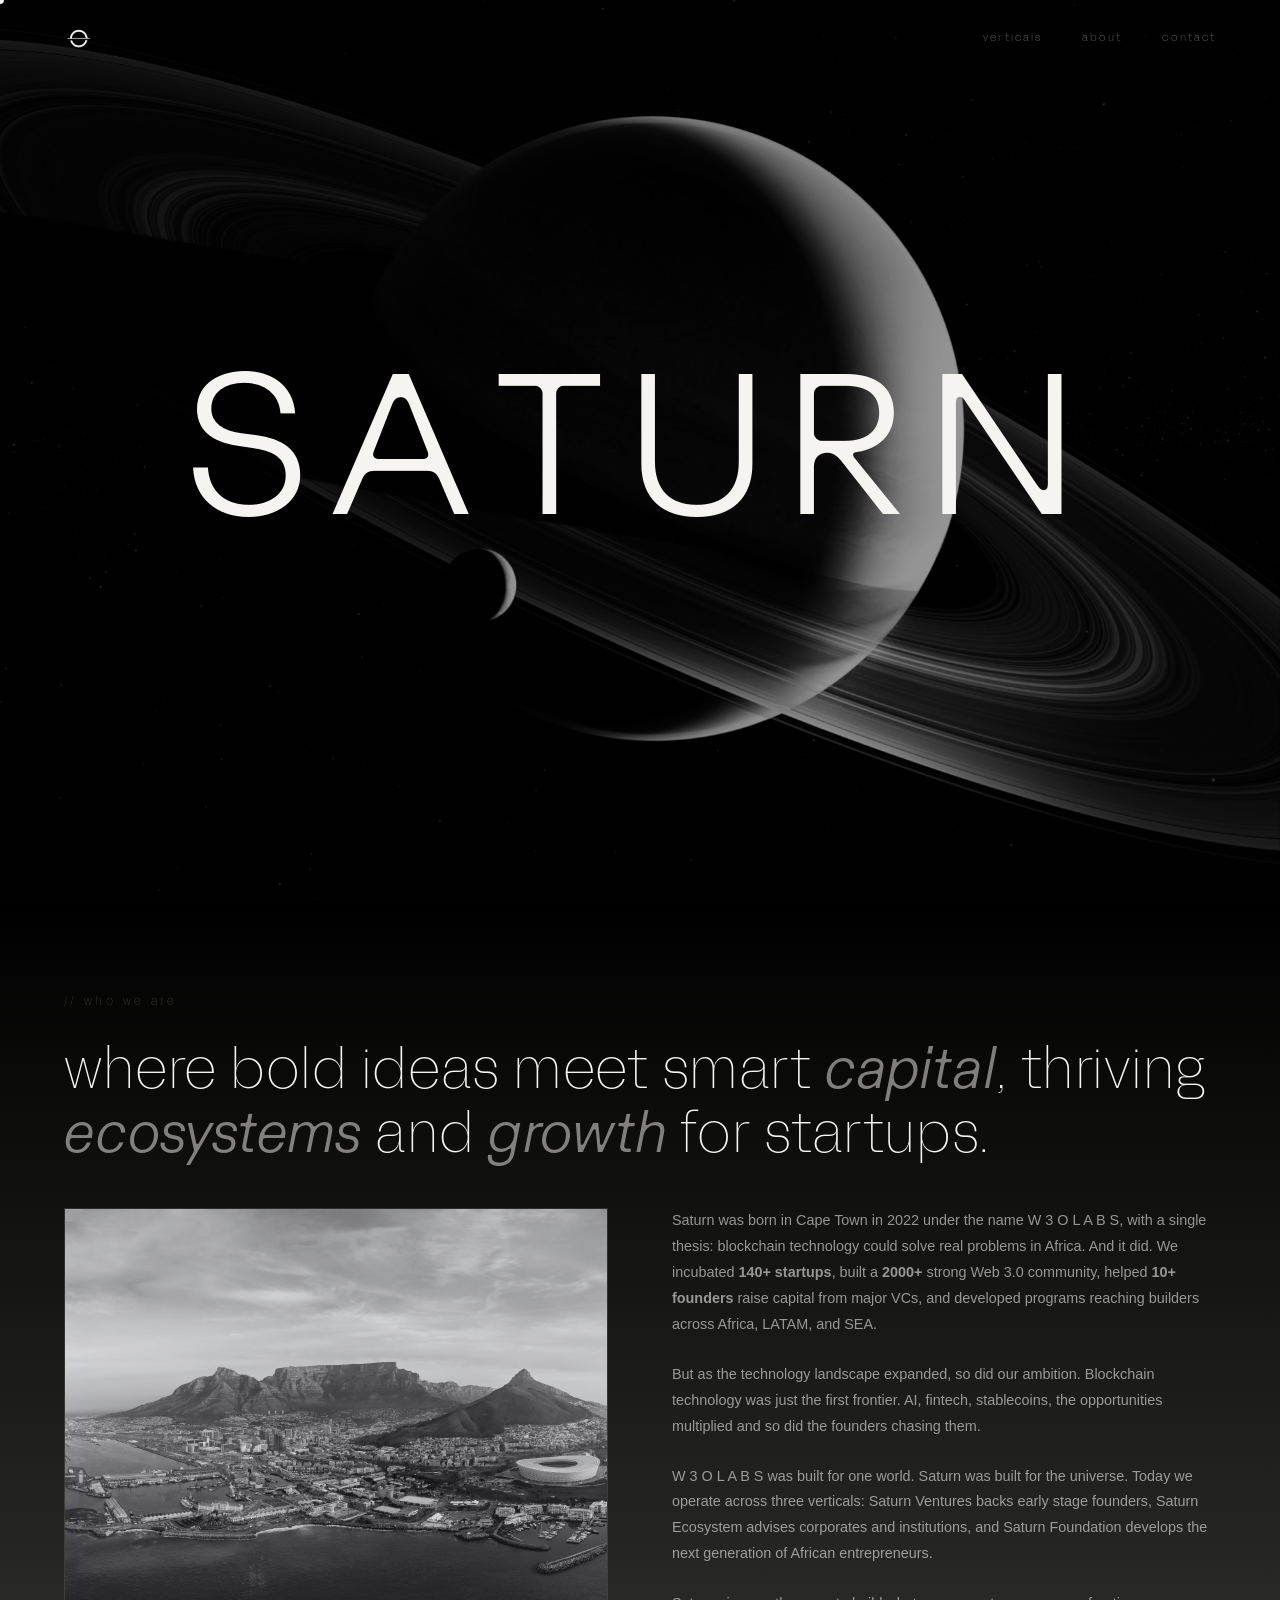
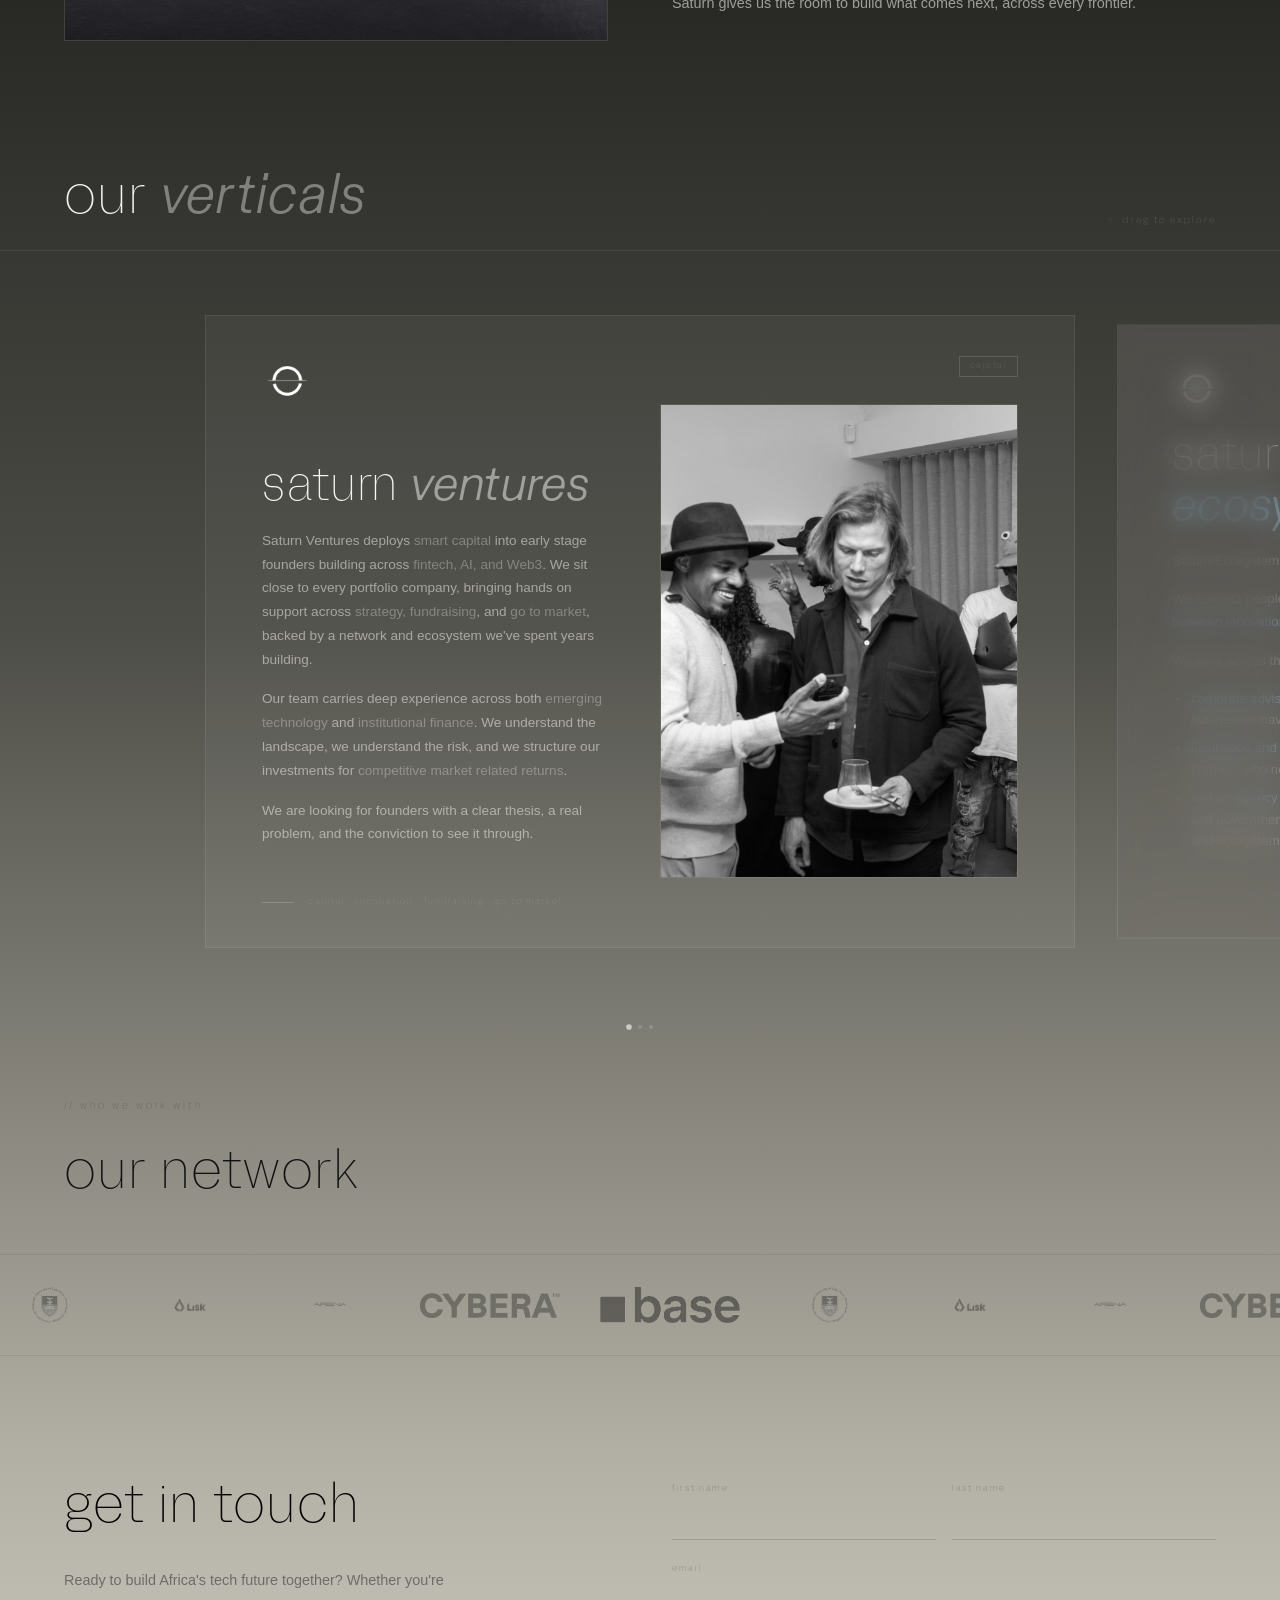
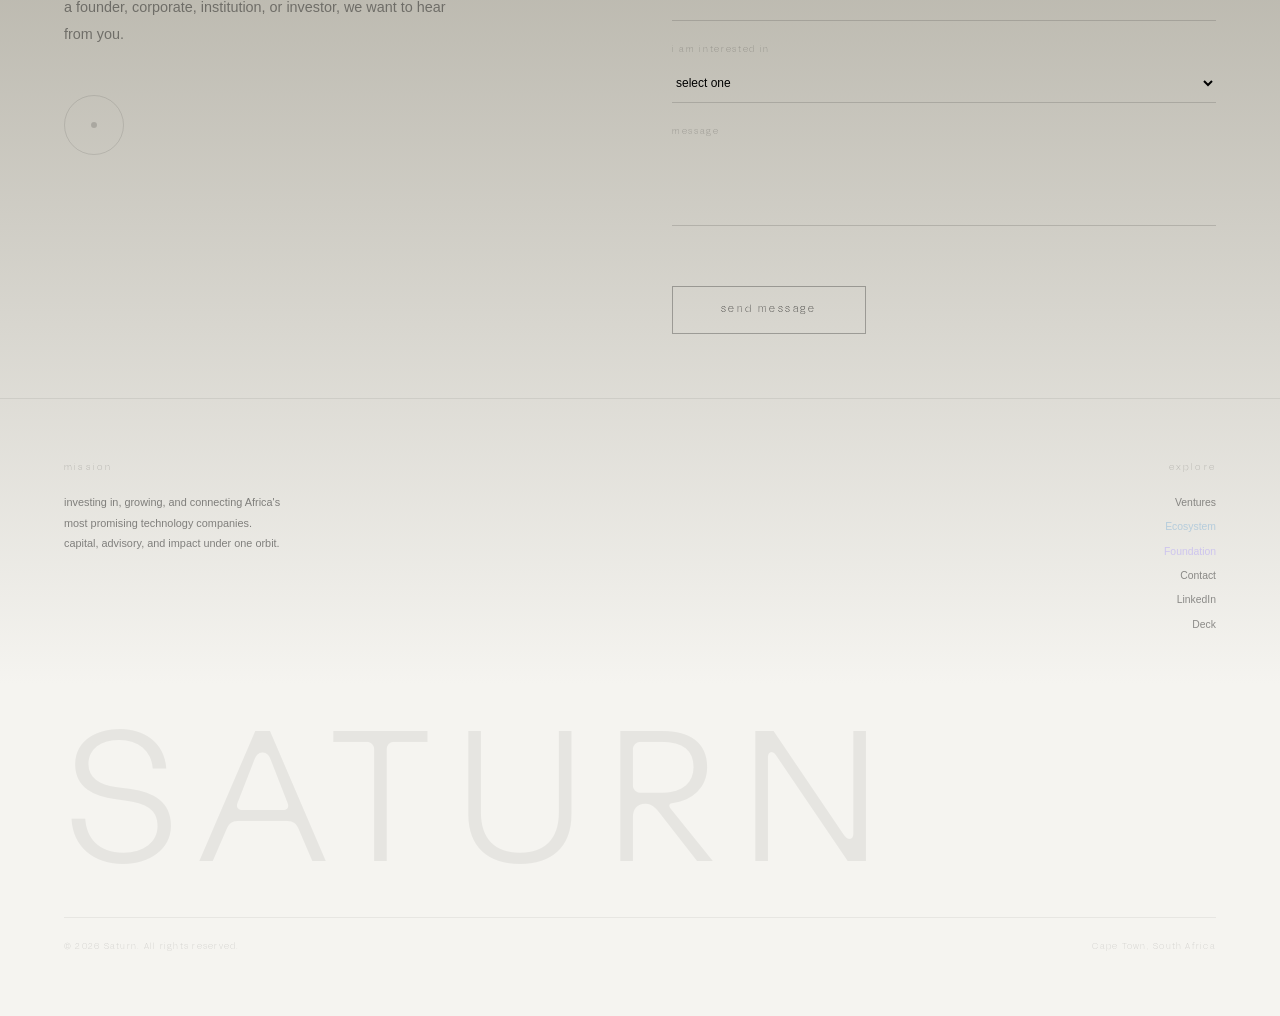
==== commit bf30b293: "Add files via upload" ====
--- a/saturn-website/index.html
+++ b/saturn-website/index.html
@@ -298,7 +298,7 @@
       display: grid;
       grid-template-columns: 1fr 1fr;
       gap: 4rem;
-      align-items: start;
+      align-items: stretch;
       flex: 1;
       min-height: 0;
     }
@@ -307,7 +307,6 @@
     .about-image-placeholder {
       width: 100%;
       height: 100%;
-      max-height: 40vh;
       background: rgba(245,244,240,0.04);
       border: 1px solid rgba(245,244,240,0.08);
       display: flex;
@@ -391,7 +390,7 @@
       scrollbar-width: none;
       cursor: grab;
       scroll-snap-type: x mandatory;
-      scroll-padding-left: calc((100vw - 62vw) / 2);
+      scroll-padding-left: calc((100vw - 68vw) / 2);
       flex: 1;
       min-height: 0;
       display: flex;
@@ -404,13 +403,13 @@
       display: flex;
       gap: 1.8rem;
       width: max-content;
-      padding: 2rem calc((100vw - 62vw) / 2);
+      padding: 2rem calc((100vw - 68vw) / 2);
       align-items: stretch;
       height: calc(100% - 4rem);
     }
 
     .vertical-panel {
-      width: 62vw;
+      width: 68vw;
       flex-shrink: 0;
       box-sizing: border-box;
       padding: 2.5rem 3.5rem;
@@ -442,7 +441,7 @@
       display: grid;
       grid-template-columns: 1fr 1fr;
       gap: 2.5rem;
-      align-items: center;
+      align-items: stretch;
       flex: 1;
       min-height: 0;
       overflow: hidden;
@@ -502,6 +501,11 @@
       height: 100%;
       width: auto;
       object-fit: contain;
+    }
+    .vertical-text {
+      display: flex;
+      flex-direction: column;
+      justify-content: center;
     }
     .vertical-desc {
       font-family: var(--font-body);
@@ -511,6 +515,20 @@
       font-weight: 300;
       max-width: 75ch;
     }
+    .vertical-desc p { margin-bottom: 1rem; }
+    .vertical-desc p:last-child { margin-bottom: 0; }
+    .vertical-desc ul {
+      list-style: disc;
+      padding-left: 1.2rem;
+      margin: 0.6rem 0 1rem;
+    }
+    .vertical-desc ul li {
+      margin-bottom: 0.4rem;
+      line-height: 1.65;
+    }
+    .color-grey { color: rgba(245,244,240,0.32); }
+    .color-blue { color: #92bbd8; }
+    .color-purple { color: #baadf5; }
 
     /* Image in vertical panels */
     .vertical-image {
@@ -1129,7 +1147,11 @@
           <div class="vertical-mid">
             <div class="vertical-text">
               <div class="vertical-name">saturn <em>ventures</em></div>
-              <div class="vertical-desc">Saturn Ventures deploys smart capital into early stage founders building across fintech, AI, and Web3. We sit close to every portfolio company, bringing hands on support across strategy, fundraising, and go to market, backed by a network and ecosystem we've spent years building. We are looking for founders with a clear thesis, a real problem, and the conviction to see it through.</div>
+              <div class="vertical-desc">
+                <p>Saturn Ventures deploys <span class="color-grey">smart capital</span> into early stage founders building across <span class="color-grey">fintech, AI, and Web3</span>. We sit close to every portfolio company, bringing hands on support across <span class="color-grey">strategy, fundraising</span>, and <span class="color-grey">go to market</span>, backed by a network and ecosystem we've spent years building.</p>
+                <p>Our team carries deep experience across both <span class="color-grey">emerging technology</span> and <span class="color-grey">institutional finance</span>. We understand the landscape, we understand the risk, and we structure our investments for <span class="color-grey">competitive market related returns</span>.</p>
+                <p>We are looking for founders with a clear thesis, a real problem, and the conviction to see it through.</p>
+              </div>
             </div>
             <div class="vertical-image">
               <img src="carousel/ventures%20pic.jpeg" alt="Saturn Ventures" />
@@ -1147,7 +1169,16 @@
           <div class="vertical-mid">
             <div class="vertical-text">
               <div class="vertical-name">saturn <em class="color-ecosystem">ecosystem</em></div>
-              <div class="vertical-desc">Saturn Ecosystem is our advisory and connectivity arm. We connect people to technology and bridge the gap between innovation and implementation. We work across three areas: corporate advisory and structured consulting for businesses navigating emerging technology, incubation and acceleration programs for technology partners who need founders building on their platforms, and an agency model that links corporates, institutions, and governments to the right technology partners, tools, and ecosystems.</div>
+              <div class="vertical-desc">
+                <p>Saturn Ecosystem is our <span class="color-blue">advisory and connectivity arm</span>.</p>
+                <p>We connect people to technology and <span class="color-blue">bridge the gap between innovation and implementation</span>.</p>
+                <p>We work across three areas:</p>
+                <ul>
+                  <li><span class="color-blue">corporate advisory</span> and structured consulting for businesses navigating emerging technology</li>
+                  <li><span class="color-blue">incubation and acceleration programs</span> for technology partners who need founders building on their platforms</li>
+                  <li>and an <span class="color-blue">agency model</span> that links corporates, institutions, and governments to the right technology partners, tools, and ecosystems.</li>
+                </ul>
+              </div>
             </div>
             <div class="vertical-image">
               <img src="carousel/ecosystem%20pic.jpeg" alt="Saturn Ecosystem" />
@@ -1165,7 +1196,11 @@
           <div class="vertical-mid">
             <div class="vertical-text">
               <div class="vertical-name">saturn <em class="color-foundation">foundation</em></div>
-              <div class="vertical-desc">Saturn Foundation is our CSI arm and our longest bet on Africa's future. We run programs for aspiring tech entrepreneurs aged 18 to 25, giving them the skills, mentorship, and network to build real tech companies. We partner with universities and institutions across South Africa to reach the founders who need it most. The Foundation exists because the pipeline matters. The best investment we can make in Africa's tech future is the people who will build it.</div>
+              <div class="vertical-desc">
+                <p>Saturn Foundation is our <span class="color-purple">CSI arm</span> and our longest bet on <span class="color-purple">Africa's future</span>.</p>
+                <p>We run programs for aspiring tech entrepreneurs aged <span class="color-purple">18 to 25</span> &ndash; giving them the skills, mentorship, and network to build <span class="color-purple">real tech companies</span>. We partner with <span class="color-purple">universities and institutions</span> across South Africa to reach the founders who need it most.</p>
+                <p>The Foundation exists because <span class="color-purple">the pipeline matters</span>. The best investment we can make in Africa's tech future is <span class="color-purple">the people who will build it</span>.</p>
+              </div>
             </div>
             <div class="vertical-image">
               <img src="carousel/foundation%20pic.jpg" alt="Saturn Foundation" />
